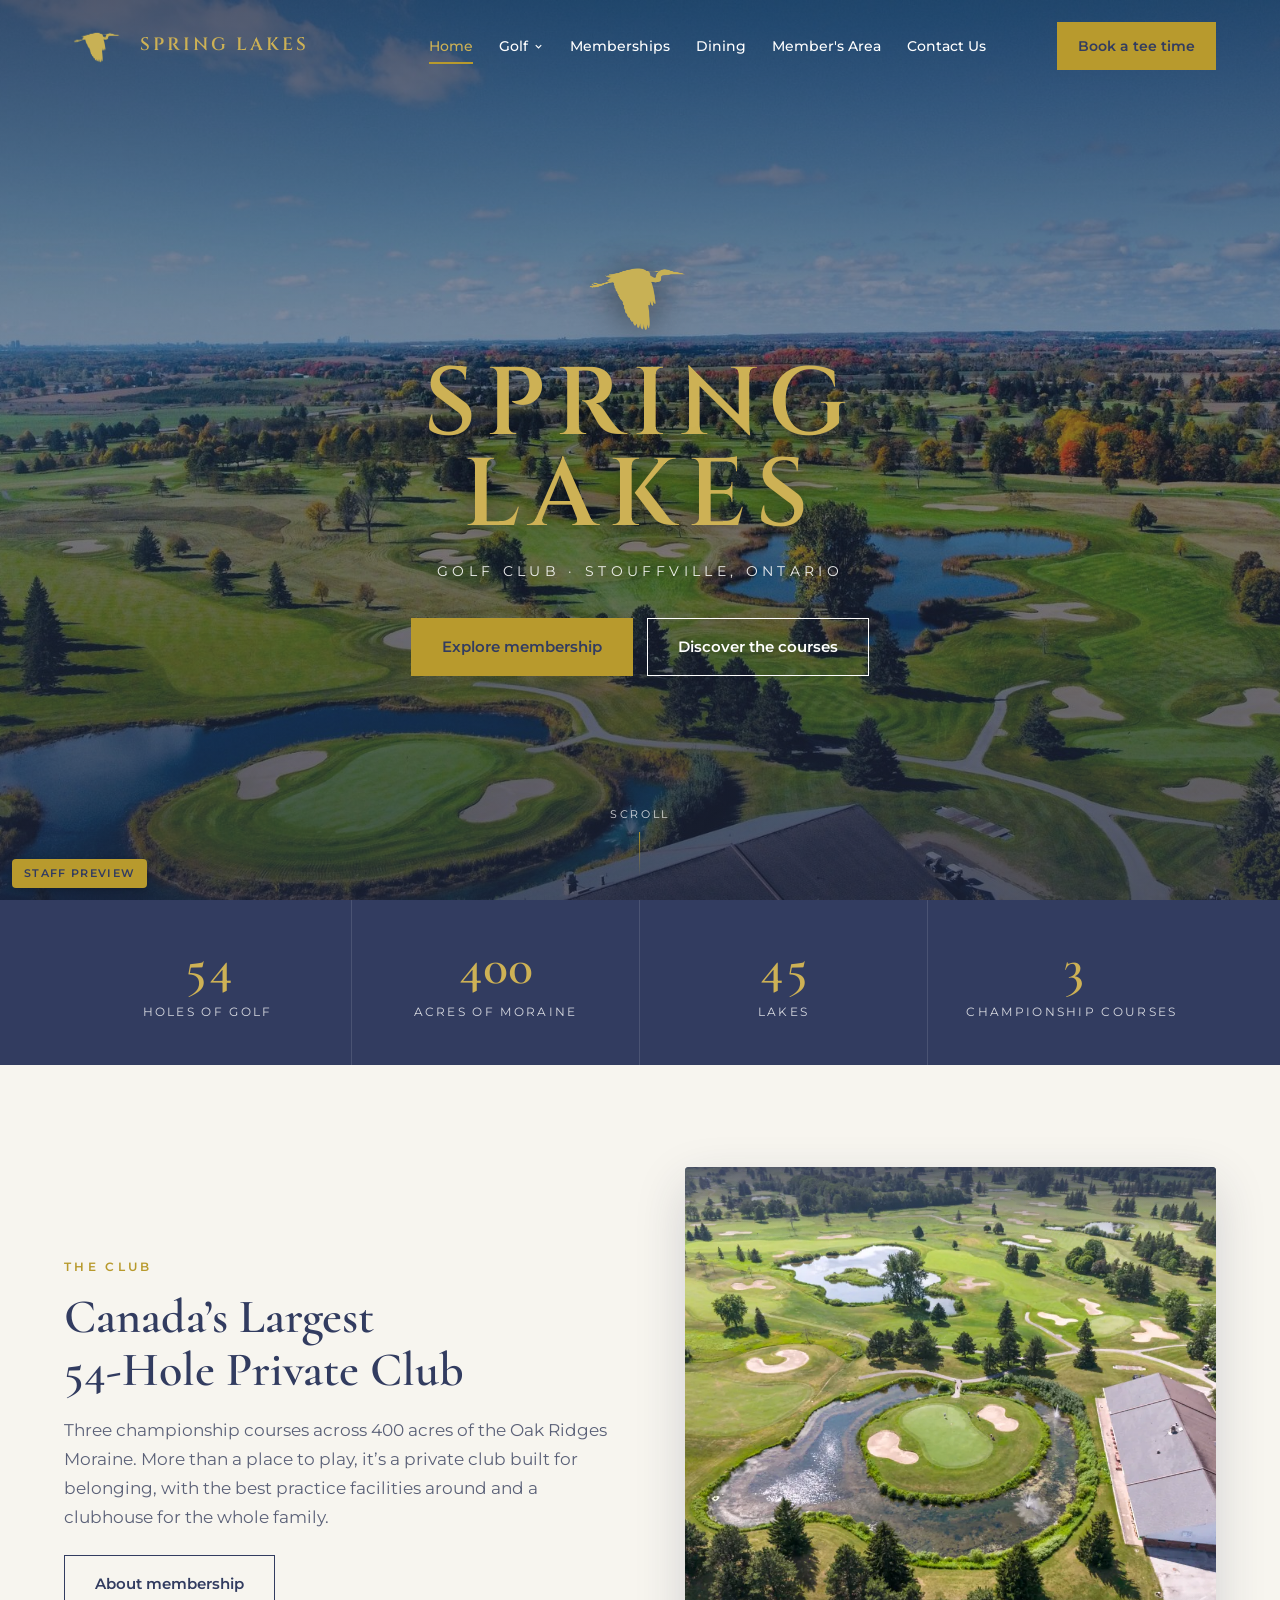
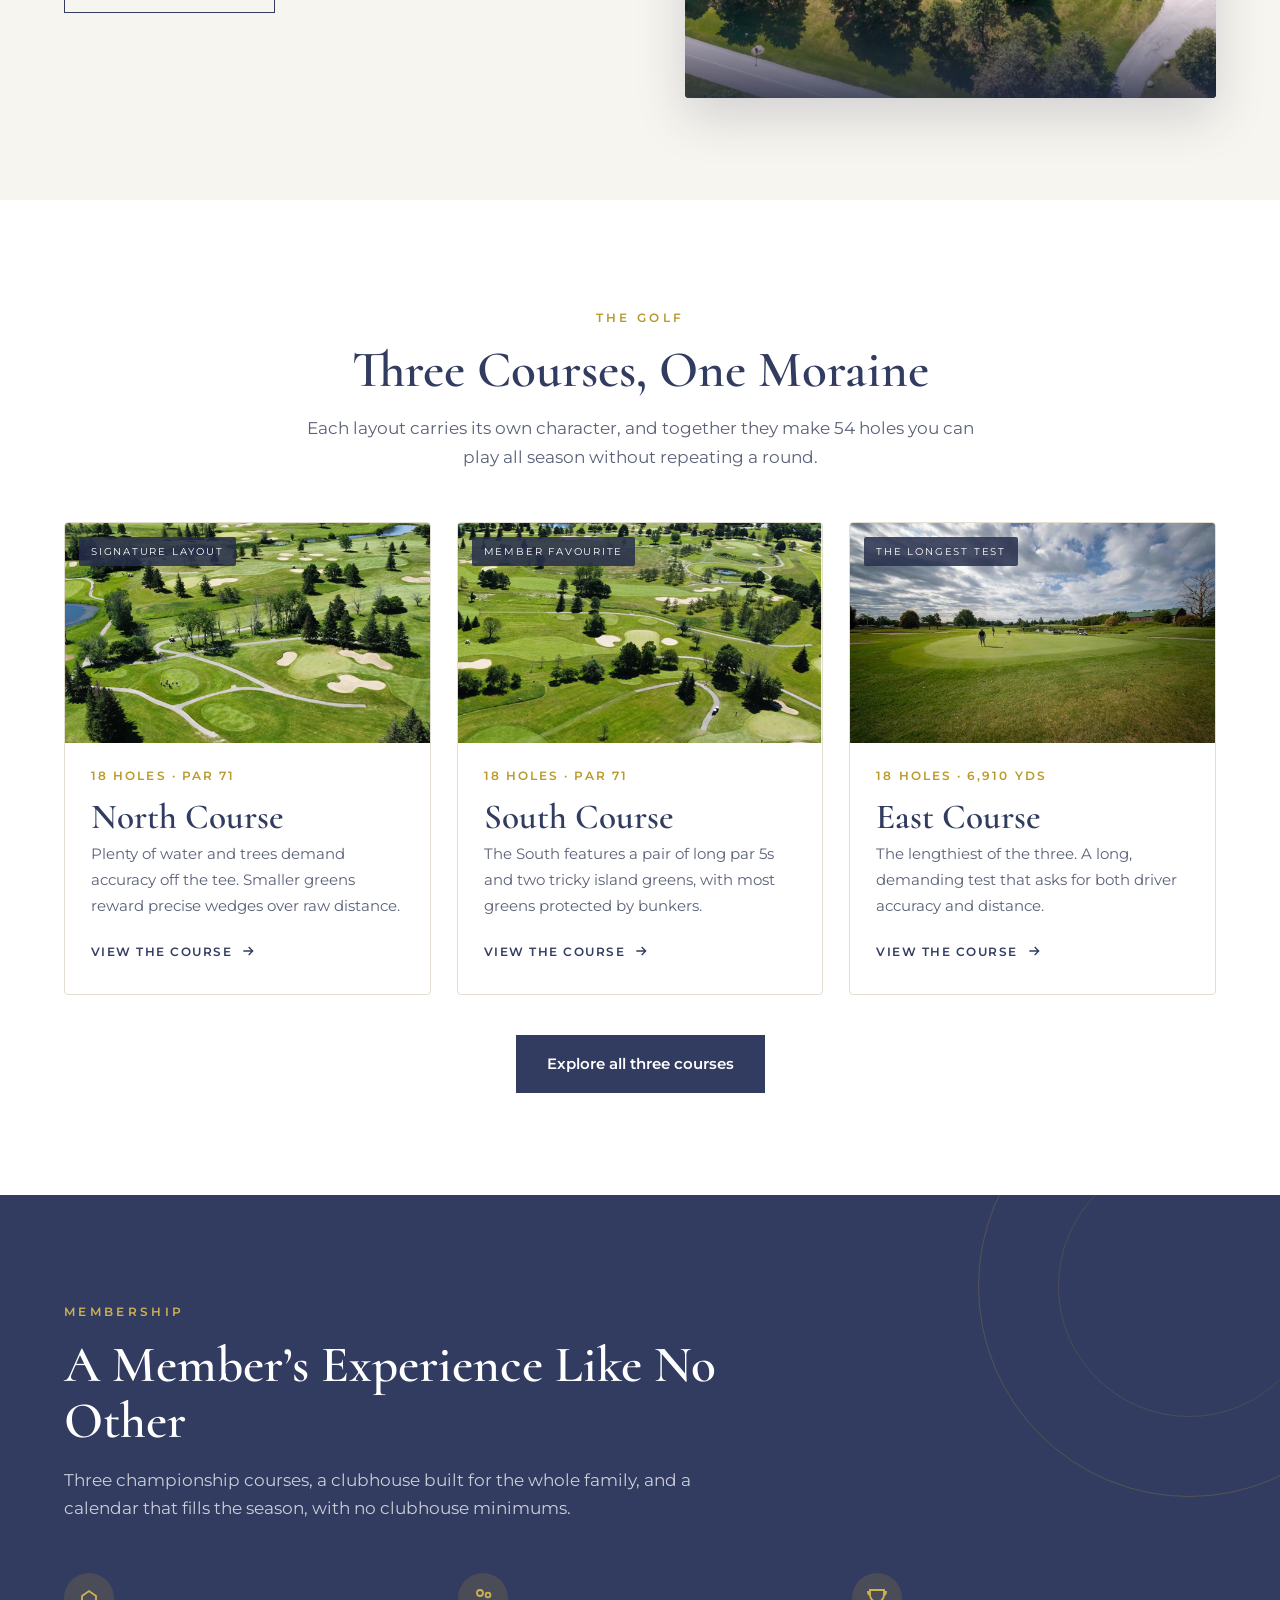
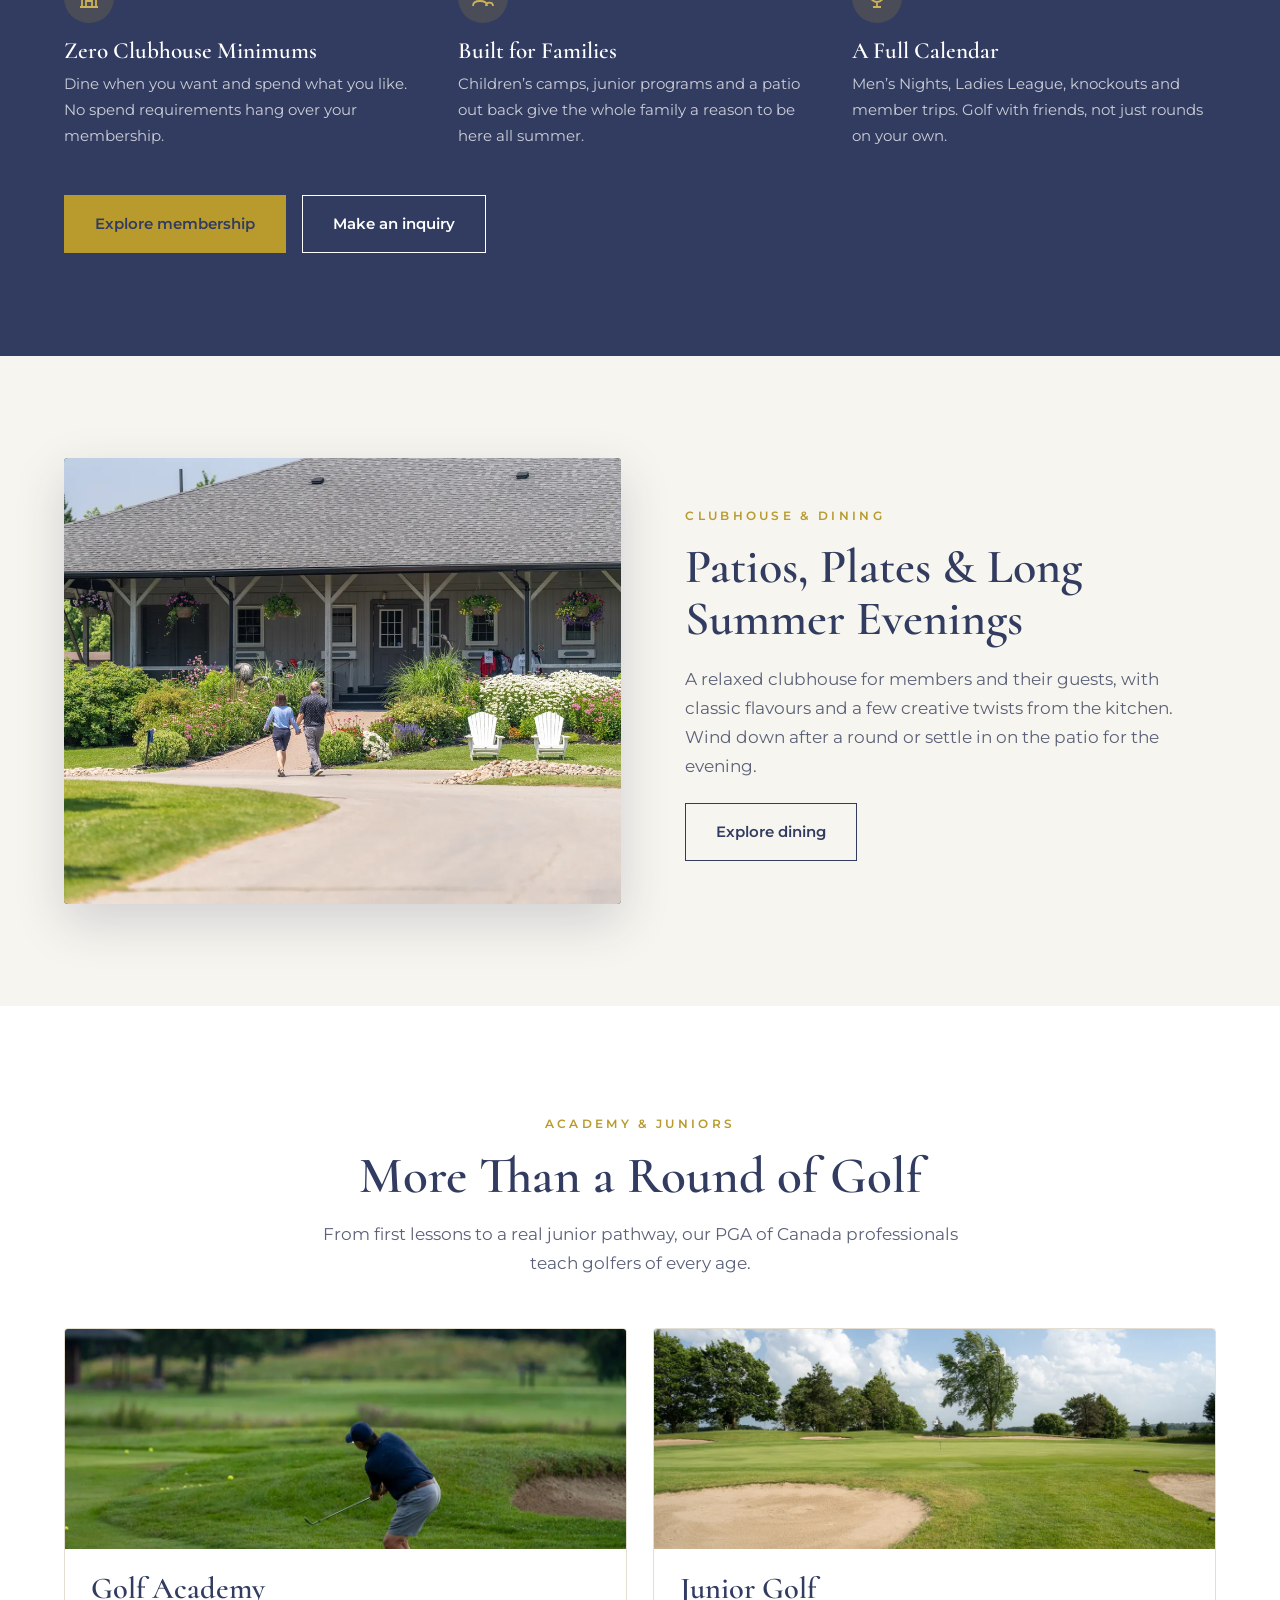
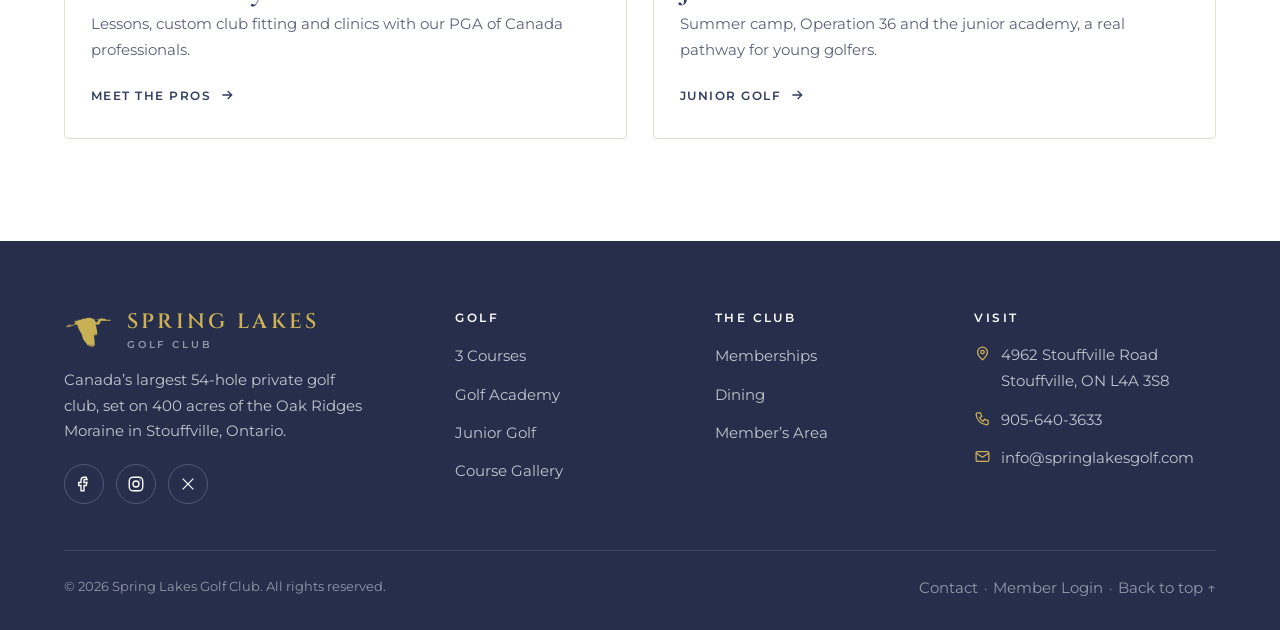
==== index.html @ 4656ce4e "Merge claude/soft-launch-switch: one LAUNCH setting builds the soft or full form Soft is the default" ====
<!doctype html><html lang="en"><head><link rel="icon" type="image/png" href="assets/img/heron-flying-icon-64.png"><link rel="apple-touch-icon" href="assets/img/heron-flying-touch.png"><meta name="robots" content="noindex,nofollow"><style>.preview-pill{position:fixed;left:12px;bottom:12px;z-index:9999;background:#B89A2D;color:#323C60;font:600 11px/1 Montserrat,sans-serif;letter-spacing:.12em;text-transform:uppercase;padding:9px 12px;border-radius:4px;box-shadow:0 2px 10px rgba(0,0,0,.25)}.preview-note{background:#f6f1e3;border-left:3px solid #B89A2D;padding:12px 16px;margin:0 0 24px;font-size:.92rem;color:#323C60}</style><meta charset="utf-8"><meta name="viewport" content="width=device-width, initial-scale=1"><title>Spring Lakes Golf Club | Canada’s Largest 54-Hole Private Club</title><meta name="description" content="Spring Lakes Golf Club: 54 holes across 400 acres of the Oak Ridges Moraine in Stouffville, Ontario. Three championship courses, 45 lakes, zero clubhouse minimums."><link rel="stylesheet" href="assets/css/style.css"></head><body><a href="#main" class="btn btn-gold" style="position:absolute;left:-9999px;top:0;z-index:999" onfocus="this.style.left='8px'" onblur="this.style.left='-9999px'">Skip to content</a><header class="header" id="header"><div class="container nav"><a class="brand" href="./" aria-label="Spring Lakes Golf Club home"><img class="heron" src="assets/img/heron-gold.png" alt=""><span class="wordmark">Spring Lakes</span></a><nav aria-label="Primary"><ul class="nav-links"><li><a href="./" aria-current="page">Home</a></li><li class="has-sub"><a href="golf/">Golf <svg width="11" height="11" viewBox="0 0 24 24" fill="none" stroke="currentColor" stroke-width="2.5"><path d="M6 9l6 6 6-6"/></svg></a><ul class="submenu"><li><a href="golf/">3 Courses<svg class="sub-arrow" width="14" height="10" viewBox="0 0 16 10" fill="none" stroke="currentColor" stroke-width="1.5" aria-hidden="true"><path d="M0 5h14M10 1l4 4-4 4"/></svg></a></li><li><a href="golf-academy/">Golf Academy<svg class="sub-arrow" width="14" height="10" viewBox="0 0 16 10" fill="none" stroke="currentColor" stroke-width="1.5" aria-hidden="true"><path d="M0 5h14M10 1l4 4-4 4"/></svg></a></li><li><a href="golf-camps/">Junior Golf<svg class="sub-arrow" width="14" height="10" viewBox="0 0 16 10" fill="none" stroke="currentColor" stroke-width="1.5" aria-hidden="true"><path d="M0 5h14M10 1l4 4-4 4"/></svg></a></li><li><a href="course-gallery/">Course Gallery<svg class="sub-arrow" width="14" height="10" viewBox="0 0 16 10" fill="none" stroke="currentColor" stroke-width="1.5" aria-hidden="true"><path d="M0 5h14M10 1l4 4-4 4"/></svg></a></li></ul></li><li><a href="memberships/">Memberships</a></li><li><a href="food-beverage/">Dining</a></li><li><a href="members/">Member's Area</a></li><li><a href="contact-us/">Contact Us</a></li></ul></nav><div class="nav-cta"><a class="btn btn-gold" href="members/#book">Book a tee time</a><button class="btn menu-toggle" id="menuToggle" aria-label="Open menu" aria-expanded="false"><svg width="26" height="26" viewBox="0 0 24 24" fill="none" stroke-width="2"><path d="M3 6h18M3 12h18M3 18h18"/></svg></button></div></div></header><div class="drawer" id="drawer" aria-hidden="true"><div class="drawer-top"><span class="wordmark">Spring Lakes</span><button class="drawer-close" id="drawerClose" aria-label="Close menu"><svg width="26" height="26" viewBox="0 0 24 24" fill="none" stroke-width="2"><path d="M6 6l12 12M18 6L6 18"/></svg></button></div><a href="./">Home</a><a href="golf/">Golf</a><a class="sub" href="golf/">3 Courses</a><a class="sub" href="golf-academy/">Golf Academy</a><a class="sub" href="golf-camps/">Junior Golf</a><a class="sub" href="course-gallery/">Course Gallery</a><a href="memberships/">Memberships</a><a href="food-beverage/">Dining</a><a href="members/">Member's Area</a><a href="contact-us/">Contact Us</a><a class="btn btn-gold" href="members/#book">Book a tee time</a></div><section class="hero" id="top"><div class="hero-bg"><img src="assets/img/hero-aerial.jpg" alt="Spring Lakes from the air in autumn, with the island green, ponds and fairways" data-photo="home:hero-aerial" style="--pos:50% 45%;--pos-m:30% 50%" fetchpriority="high"></div><div class="hero-scrim"></div><div class="container hero-inner hero-simple"><img class="hero-mark reveal in" src="assets/img/heron-gold.png" alt=""><div class="hero-title reveal in d1">Spring Lakes</div><div class="hero-place reveal in d2">Golf Club · Stouffville, Ontario</div><div class="hero-cta reveal in d3" style="justify-content:center;margin-top:2.2rem"><a class="btn btn-gold" href="memberships/">Explore membership</a><a class="btn btn-ghost" href="golf/">Discover the courses</a></div></div><div class="scroll-cue" aria-hidden="true">Scroll<span></span></div></section><div class="stats"><div class="container"><div class="stat reveal"><div class="num">54</div><div class="label">Holes of Golf</div></div><div class="stat reveal d1"><div class="num">400</div><div class="label">Acres of Moraine</div></div><div class="stat reveal d2"><div class="num">45</div><div class="label">Lakes</div></div><div class="stat reveal d3"><div class="num">3</div><div class="label">Championship Courses</div></div></div></div><main id="main"><section class="bg-cream"><div class="container split"><div><span class="eyebrow reveal">The Club</span><h2 class="reveal d1" style="font-size:clamp(2rem,4vw,3rem);margin-bottom:1.2rem">Canada’s Largest<br>54-Hole Private Club</h2><p class="reveal d2" style="color:var(--muted);font-size:1.06rem">Three championship courses across 400 acres of the Oak Ridges Moraine. More than a place to play, it’s a private club built for belonging, with the best practice facilities around and a clubhouse for the whole family.</p><div class="reveal d3" style="margin-top:1.5rem"><a class="btn btn-ghost-navy" href="memberships/">About membership</a></div></div><div class="figure-wrap reveal d2"><div class="figure-frame ratio-45 about-video"><img src="assets/img/sl26-island-green-m.webp" alt="The island green beside the clubhouse, seen from the air" data-photo="home:g18" style="--pos:50% 55%;--pos-m:50% 55%" loading="lazy" decoding="async"></div></div></div></section><section><div class="container"><div class="section-head center"><span class="eyebrow reveal">The Golf</span><h2 class="reveal d1">Three Courses, One Moraine</h2><p class="reveal d2">Each layout carries its own character, and together they make 54 holes you can play all season without repeating a round.</p></div><div class="card-grid"><article class="course-card reveal"><div class="course-art"><span class="course-tag">Signature Layout</span><img src="assets/img/course-north.webp" alt="North Course at Spring Lakes"></div><div class="course-body"><div class="holes">18 Holes · Par 71</div><h3 class="script">North Course</h3><p>Plenty of water and trees demand accuracy off the tee. Smaller greens reward precise wedges over raw distance.</p><a class="link-arrow" href="golf/">View the course <svg width="16" height="16" viewBox="0 0 24 24" fill="none" stroke="currentColor" stroke-width="2"><path d="M5 12h14M13 6l6 6-6 6"/></svg></a></div></article><article class="course-card reveal d1"><div class="course-art"><span class="course-tag">Member Favourite</span><img src="assets/img/course-south.webp" alt="South Course at Spring Lakes"></div><div class="course-body"><div class="holes">18 Holes · Par 71</div><h3 class="script">South Course</h3><p>The South features a pair of long par 5s and two tricky island greens, with most greens protected by bunkers.</p><a class="link-arrow" href="golf/">View the course <svg width="16" height="16" viewBox="0 0 24 24" fill="none" stroke="currentColor" stroke-width="2"><path d="M5 12h14M13 6l6 6-6 6"/></svg></a></div></article><article class="course-card reveal d2"><div class="course-art"><span class="course-tag">The Longest Test</span><img src="assets/img/sl26-green-big-sky-m.webp" alt="A green on the East Course under a big summer sky" data-photo="home:course-east" style="--pos:50% 70%;--pos-m:50% 70%" loading="lazy" decoding="async"></div><div class="course-body"><div class="holes">18 Holes · 6,910 yds</div><h3 class="script">East Course</h3><p>The lengthiest of the three. A long, demanding test that asks for both driver accuracy and distance.</p><a class="link-arrow" href="golf/">View the course <svg width="16" height="16" viewBox="0 0 24 24" fill="none" stroke="currentColor" stroke-width="2"><path d="M5 12h14M13 6l6 6-6 6"/></svg></a></div></article></div><div class="center" style="margin-top:40px"><a class="btn btn-navy reveal" href="golf/">Explore all three courses</a></div></div></section><section class="on-navy rings"><div class="container"><div class="section-head"><span class="eyebrow">Membership</span><h2 class="reveal d1">A Member’s Experience Like No Other</h2><p class="reveal d2">Three championship courses, a clubhouse built for the whole family, and a calendar that fills the season, with no clubhouse minimums.</p></div><div class="perks"><div class="perk reveal"><div class="ic"><svg width="24" height="24" viewBox="0 0 24 24" fill="none" stroke-width="1.8"><path d="M3 21h18M5 21V10l7-5 7 5v11M9 21v-6h6v6"/></svg></div><h3>Zero Clubhouse Minimums</h3><p>Dine when you want and spend what you like. No spend requirements hang over your membership.</p></div><div class="perk reveal d1"><div class="ic"><svg width="24" height="24" viewBox="0 0 24 24" fill="none" stroke-width="1.8"><circle cx="9" cy="7" r="3"/><circle cx="17" cy="9" r="2.4"/><path d="M2 20c0-3.3 3-5 7-5s7 1.7 7 5M15 20c0-2 1-3.4 3.5-3.4S22 18 22 20"/></svg></div><h3>Built for Families</h3><p>Children’s camps, junior programs and a patio out back give the whole family a reason to be here all summer.</p></div><div class="perk reveal d2"><div class="ic"><svg width="24" height="24" viewBox="0 0 24 24" fill="none" stroke-width="1.8"><path d="M8 21h8M12 17v4M5 4h14v5a7 7 0 01-14 0zM5 6H3a3 3 0 003 3M19 6h2a3 3 0 01-3 3"/></svg></div><h3>A Full Calendar</h3><p>Men’s Nights, Ladies League, knockouts and member trips. Golf with friends, not just rounds on your own.</p></div></div><div style="display:flex;gap:16px;flex-wrap:wrap;margin-top:46px;position:relative;z-index:2"><a class="btn btn-gold" href="memberships/">Explore membership</a><a class="btn btn-ghost" href="memberships/#inquire">Make an inquiry</a></div></div></section><section class="bg-cream dining"><div class="container split"><div class="figure-wrap reveal"><div class="figure-frame ratio-54"><img src="assets/img/sl26-clubhouse-path-m.webp" alt="A couple walking up the garden path to the clubhouse veranda" data-photo="home:g25" style="--pos:45% 40%;--pos-m:45% 40%" loading="lazy" decoding="async"></div></div><div><span class="eyebrow reveal">Clubhouse &amp; Dining</span><h2 class="reveal d1" style="font-size:clamp(2rem,4vw,3rem);margin-bottom:1.2rem">Patios, Plates &amp; Long Summer Evenings</h2><p class="reveal d2" style="color:var(--muted);font-size:1.06rem">A relaxed clubhouse for members and their guests, with classic flavours and a few creative twists from the kitchen. Wind down after a round or settle in on the patio for the evening.</p><div class="reveal d3" style="margin-top:1.4rem"><a class="btn btn-ghost-navy" href="food-beverage/">Explore dining</a></div></div></div></section><section><div class="container"><div class="section-head center"><span class="eyebrow reveal">Academy &amp; Juniors</span><h2 class="reveal d1">More Than a Round of Golf</h2><p class="reveal d2">From first lessons to a real junior pathway, our PGA of Canada professionals teach golfers of every age.</p></div><div class="card-grid two"><article class="course-card reveal"><div class="course-art"><img src="assets/img/sl26-chip-shot-m.webp" alt="A golfer chipping onto a green" data-photo="home:g05" style="--pos:60% 45%;--pos-m:60% 45%" loading="lazy" decoding="async"></div><div class="course-body"><h3 class="script" style="font-size:1.9rem">Golf Academy</h3><p>Lessons, custom club fitting and clinics with our PGA of Canada professionals.</p><a class="link-arrow" href="golf-academy/">Meet the Pros <svg width="16" height="16" viewBox="0 0 24 24" fill="none" stroke="currentColor" stroke-width="2"><path d="M5 12h14M13 6l6 6-6 6"/></svg></a></div></article><article class="course-card reveal d1"><div class="course-art"><img src="assets/img/sl26-bunker-blue-sky-m.webp" alt="A bunker and fairway under a blue summer sky" data-photo="home:g26" style="--pos:50% 55%;--pos-m:50% 55%" loading="lazy" decoding="async"></div><div class="course-body"><h3 class="script" style="font-size:1.9rem">Junior Golf</h3><p>Summer camp, Operation 36 and the junior academy, a real pathway for young golfers.</p><a class="link-arrow" href="golf-camps/">Junior golf <svg width="16" height="16" viewBox="0 0 24 24" fill="none" stroke="currentColor" stroke-width="2"><path d="M5 12h14M13 6l6 6-6 6"/></svg></a></div></article></div></div></section></main><footer class="footer"><div class="container"><div class="footer-grid"><div class="f-brand"><div class="f-lock"><img class="heron" src="assets/img/heron-gold.png" alt=""><span class="wordmark">Spring Lakes<span class="wordmark-sub">Golf Club</span></span></div><p>Canada’s largest 54-hole private golf club, set on 400 acres of the Oak Ridges Moraine in Stouffville, Ontario.</p><div class="socials"><a href="https://www.facebook.com/SpringLakesGC/" target="_blank" rel="noopener" aria-label="Facebook"><svg width="18" height="18" viewBox="0 0 24 24" fill="none" stroke-width="1.8"><path d="M15 3h-3a4 4 0 00-4 4v3H5v4h3v7h4v-7h3l1-4h-4V7a1 1 0 011-1h3z"/></svg></a><a href="https://www.instagram.com/springlakesgolfclub/" target="_blank" rel="noopener" aria-label="Instagram"><svg width="18" height="18" viewBox="0 0 24 24" fill="none" stroke-width="1.8"><rect x="3" y="3" width="18" height="18" rx="5"/><circle cx="12" cy="12" r="4"/><circle cx="17.5" cy="6.5" r="1" fill="currentColor" stroke="none"/></svg></a><a href="https://twitter.com/springlakesgc" target="_blank" rel="noopener" aria-label="X"><svg width="16" height="16" viewBox="0 0 24 24" fill="none" stroke-width="1.8"><path d="M4 4l16 16M20 4L4 20"/></svg></a></div></div><div><h4>Golf</h4><ul><li><a href="golf/">3 Courses</a></li><li><a href="golf-academy/">Golf Academy</a></li><li><a href="golf-camps/">Junior Golf</a></li><li><a href="course-gallery/">Course Gallery</a></li></ul></div><div><h4>The Club</h4><ul><li><a href="memberships/">Memberships</a></li><li><a href="food-beverage/">Dining</a></li><li><a href="members/">Member’s Area</a></li></ul></div><div><h4>Visit</h4><div class="contact-line"><svg width="17" height="17" viewBox="0 0 24 24" fill="none" stroke-width="1.8"><path d="M12 21s-7-6.2-7-11a7 7 0 1114 0c0 4.8-7 11-7 11z"/><circle cx="12" cy="10" r="2.5"/></svg><a href="https://maps.app.goo.gl/oUrsJTPRRTtUL7pr9" target="_blank" rel="noopener">4962 Stouffville Road<br>Stouffville, ON L4A 3S8</a></div><div class="contact-line"><svg width="17" height="17" viewBox="0 0 24 24" fill="none" stroke-width="1.8"><path d="M5 4h4l2 5-3 2a12 12 0 005 5l2-3 5 2v4a2 2 0 01-2 2A16 16 0 013 6a2 2 0 012-2z"/></svg><a href="tel:9056403633">905-640-3633</a></div><div class="contact-line"><svg width="17" height="17" viewBox="0 0 24 24" fill="none" stroke-width="1.8"><rect x="3" y="5" width="18" height="14" rx="2"/><path d="M3 7l9 6 9-6"/></svg><a href="mailto:info@springlakesgolf.com">info@springlakesgolf.com</a></div></div></div><div class="footer-bottom"><span>© 2026 Spring Lakes Golf Club. All rights reserved.</span><span><a href="contact-us/">Contact</a> &nbsp;·&nbsp; <a href="members/">Member Login</a> &nbsp;·&nbsp; <a href="#top">Back to top ↑</a></span></div></div></footer><script src="assets/js/site.js"></script><div class="preview-pill" aria-hidden="true">Staff preview</div><script src="assets/js/edit-mode.js" defer></script></body></html>
---- assets/css/style.css ----
@import url('https://fonts.googleapis.com/css2?family=Cinzel:wght@400;500;600&family=Cormorant:wght@400;500;600;700&family=Montserrat:wght@300;400;500;600;700&display=swap');
:root{
  --navy:#323C60;--navy-deep:#262e4c;--gold:#B89A2D;--gold-soft:#cdb155;
  --white:#fff;--cream:#f7f5ef;--cream-2:#efece2;--line:#e3ded1;--ink:#222639;--muted:#5b6178;
  --serif:'Cormorant',Georgia,serif;--sans:'Montserrat',-apple-system,BlinkMacSystemFont,'Segoe UI',Roboto,Arial,sans-serif;--display:'Cinzel',Georgia,serif;
  --container:1200px;--radius:4px;--shadow-md:0 18px 50px rgba(38,46,76,.18);--shadow-sm:0 6px 22px rgba(38,46,76,.08);--ease:cubic-bezier(.2,.7,.2,1);
}
*{box-sizing:border-box}
html{scroll-behavior:smooth}
body{margin:0;font-family:var(--sans);color:var(--ink);background:var(--white);font-size:16px;line-height:1.7;-webkit-font-smoothing:antialiased;overflow-x:hidden}
h1,h2,h3,h4{font-family:var(--serif);font-weight:600;line-height:1.1;color:var(--navy);margin:0}
p{margin:0 0 1rem}
a{color:inherit;text-decoration:none}
img{max-width:100%;display:block}
.container{max-width:var(--container);margin:0 auto;padding:0 24px}
.narrow{max-width:880px}
.eyebrow{font-family:var(--sans);font-size:.74rem;font-weight:600;letter-spacing:.28em;text-transform:uppercase;color:var(--gold);margin:0 0 .9rem;display:inline-block}
.script{font-family:var(--serif);color:var(--navy);line-height:1.08;font-weight:600}
.center{text-align:center}
.btn{display:inline-flex;align-items:center;gap:.6rem;cursor:pointer;font-family:var(--sans);font-weight:600;font-size:.82rem;letter-spacing:.12em;text-transform:uppercase;padding:15px 30px;border-radius:var(--radius);border:1.5px solid transparent;transition:background .25s var(--ease),color .25s,border-color .25s,transform .2s;min-height:48px}
.btn:focus-visible{outline:3px solid var(--gold-soft);outline-offset:3px}
.btn-gold{background:var(--gold);color:var(--navy)}
.btn-gold:hover{background:#c9aa33;transform:translateY(-2px)}
.btn-navy{background:var(--navy);color:#fff}.btn-navy:hover{background:var(--navy-deep);transform:translateY(-2px)}
.btn-ghost{background:rgba(255,255,255,.06);color:#fff;border-color:rgba(255,255,255,.55)}.btn-ghost:hover{background:rgba(255,255,255,.16);border-color:#fff}
.btn-ghost-navy{background:transparent;color:var(--navy);border-color:rgba(50,60,96,.4)}.btn-ghost-navy:hover{background:var(--navy);color:#fff;border-color:var(--navy)}

/* Header */
.header{position:fixed;inset:0 0 auto 0;z-index:100;transition:background .35s var(--ease),box-shadow .35s,padding .35s;padding:22px 0}
.header.solid,.header.scrolled{background:rgba(38,46,76,.97);box-shadow:0 6px 30px rgba(0,0,0,.18);padding:10px 0;backdrop-filter:blur(8px)}
.nav{display:flex;align-items:center;justify-content:space-between;gap:18px}
.brand{display:flex;align-items:center;gap:16px;margin-right:48px;padding-left:8px}
.brand .heron{height:40px;width:auto}
.brand .wordmark{font-family:var(--display);color:var(--gold-soft);font-size:1.12rem;font-weight:600;letter-spacing:.17em;text-transform:uppercase;line-height:1;white-space:nowrap}
.nav-links{display:flex;align-items:center;gap:26px;list-style:none;margin:0;padding:0}
.nav-links>li{position:relative}
.nav-links>li>a{color:#fff;font-size:.79rem;font-weight:500;letter-spacing:.08em;text-transform:uppercase;padding:8px 0;display:inline-flex;align-items:center;gap:5px;position:relative}
.nav-links>li>a::after{content:"";position:absolute;left:0;bottom:2px;height:2px;width:0;background:var(--gold);transition:width .28s var(--ease)}
.nav-links>li>a:hover,.nav-links>li>a[aria-current]{color:var(--gold-soft)}
.nav-links>li>a:hover::after,.nav-links>li>a[aria-current]::after{width:100%}
.nav-links a:focus-visible{outline:2px solid var(--gold);outline-offset:4px;border-radius:2px}
.submenu{position:absolute;top:100%;left:-16px;background:rgba(38,46,76,.99);min-width:210px;border:1px solid rgba(184,154,45,.25);border-radius:var(--radius);padding:8px 0;opacity:0;visibility:hidden;transform:translateY(8px);transition:opacity .22s var(--ease),transform .22s,visibility .22s;box-shadow:var(--shadow-md);list-style:none;margin:6px 0 0}
.has-sub:hover .submenu,.has-sub:focus-within .submenu{opacity:1;visibility:visible;transform:none}
.submenu li a{display:block;padding:10px 20px;color:rgba(255,255,255,.85);font-size:.78rem;letter-spacing:.05em;text-transform:uppercase;transition:background .2s,color .2s}
.submenu li a:hover{background:rgba(184,154,45,.15);color:var(--gold-soft)}
.nav-cta{display:flex;align-items:center;gap:12px}
.nav-cta .btn{padding:10px 20px;min-height:40px;white-space:nowrap}
.menu-toggle{display:none;background:none;border:0;cursor:pointer;padding:8px;width:44px;height:44px;align-items:center;justify-content:center}
.menu-toggle svg{stroke:#fff}

/* Hero (home) */
.hero{position:relative;min-height:100svh;min-height:100vh;display:flex;align-items:center;overflow:hidden;background:#1f2740}
.hero-bg{position:absolute;inset:0;z-index:0}
.hero-bg img{width:100%;height:100%;object-fit:cover;object-position:center 45%}
.hero-scrim{position:absolute;inset:0;z-index:1;background:linear-gradient(180deg,rgba(31,39,64,.74) 0%,rgba(31,39,64,.42) 45%,rgba(31,39,64,.7) 100%)}
.hero-inner{position:relative;z-index:2;padding-top:90px;padding-bottom:60px;max-width:860px}
.hero-eyebrow{display:inline-flex;align-items:center;color:var(--gold-soft);font-size:.78rem;font-weight:600;letter-spacing:.24em;text-transform:uppercase;margin-bottom:1.1rem;text-shadow:0 1px 12px rgba(0,0,0,.4)}.hero-eyebrow::before{content:'';width:42px;height:1px;background:var(--gold-soft);margin-right:16px}
.hero h1{color:#fff;font-size:clamp(2.5rem,6.4vw,5.1rem);font-weight:600;text-shadow:0 2px 36px rgba(0,0,0,.45)}
.hero h1 em{font-style:normal;color:var(--gold-soft)}
.hero p.lead{color:rgba(255,255,255,.92);font-size:clamp(1.02rem,1.6vw,1.22rem);max-width:580px;margin:1.4rem 0 2rem;font-weight:300}
.hero-cta{display:flex;flex-wrap:wrap;gap:14px}
.scroll-cue{position:absolute;left:50%;bottom:24px;transform:translateX(-50%);z-index:2;color:rgba(255,255,255,.8);display:flex;flex-direction:column;align-items:center;gap:8px;font-size:.66rem;letter-spacing:.25em;text-transform:uppercase}
.scroll-cue span{width:1px;height:44px;background:linear-gradient(var(--gold),transparent);animation:cue 2.2s var(--ease) infinite}
@keyframes cue{0%{opacity:.2;transform:scaleY(.3);transform-origin:top}50%{opacity:1;transform:scaleY(1);transform-origin:top}100%{opacity:.2;transform:scaleY(.3);transform-origin:bottom}}

/* Page hero (interior) */
.page-hero{position:relative;min-height:54vh;display:flex;align-items:flex-end;overflow:hidden;background:#1f2740;padding-bottom:54px}
.page-hero .ph-bg{position:absolute;inset:0;z-index:0}
.page-hero .ph-bg img{width:100%;height:100%;object-fit:cover;object-position:center}
.page-hero::after{content:"";position:absolute;inset:0;z-index:1;background:linear-gradient(180deg,rgba(31,39,64,.55) 0%,rgba(31,39,64,.35) 45%,rgba(31,39,64,.82) 100%)}
.page-hero .container{position:relative;z-index:2;padding-top:120px}
.page-hero h1{color:#fff;font-size:clamp(2.4rem,5.5vw,4rem);text-shadow:0 2px 30px rgba(0,0,0,.4)}
.page-hero .script{color:var(--gold-soft);font-size:clamp(2rem,5vw,3.2rem);display:block}
.breadcrumb{color:rgba(255,255,255,.7);font-size:.74rem;letter-spacing:.18em;text-transform:uppercase;margin-top:14px}
.breadcrumb a:hover{color:var(--gold-soft)}

section{padding:clamp(60px,8vw,108px) 0}
.section-head{max-width:680px;margin-bottom:50px}
.section-head.center{margin-left:auto;margin-right:auto}
.section-head h2{font-size:clamp(2.1rem,4.4vw,3.2rem)}
.section-head p{color:var(--muted);font-size:1.06rem;margin-top:1rem}
.bg-cream{background:var(--cream)}
.lead-text{font-size:1.18rem;color:var(--muted);max-width:760px}
.prose p{color:var(--muted);font-size:1.06rem}

/* Stats */
.stats{background:var(--navy);color:#fff}
.stats .container{display:grid;grid-template-columns:repeat(4,1fr)}
.stat{padding:42px 18px;text-align:center;border-right:1px solid rgba(255,255,255,.12)}
.stat:last-child{border-right:0}
.stat .num{font-family:var(--serif);font-size:clamp(2.4rem,4vw,3.4rem);font-weight:600;color:var(--gold-soft);line-height:1;font-variant-numeric:tabular-nums}
.stat .label{font-size:.72rem;letter-spacing:.2em;text-transform:uppercase;color:rgba(255,255,255,.8);margin-top:10px}

/* Split */
.split{display:grid;grid-template-columns:1.05fr 1fr;gap:clamp(32px,5vw,72px);align-items:center}
.figure-frame{border-radius:var(--radius);overflow:hidden;box-shadow:var(--shadow-md);background:#1f2740}
.figure-frame img{width:100%;height:100%;object-fit:cover}
.ratio-45{aspect-ratio:4/5}.ratio-54{aspect-ratio:5/4}.ratio-32{aspect-ratio:3/2}
.figure-wrap{position:relative}
.badge{position:absolute;left:-22px;bottom:-22px;background:var(--gold);color:var(--navy);padding:20px 24px;border-radius:var(--radius);box-shadow:var(--shadow-md);max-width:210px}
.badge .b-num{font-family:var(--serif);font-size:2.3rem;font-weight:700;line-height:1}
.badge .b-txt{font-size:.72rem;letter-spacing:.14em;text-transform:uppercase;font-weight:600;margin-top:4px}

/* Course cards */
.card-grid{display:grid;grid-template-columns:repeat(3,1fr);gap:26px}
.card-grid.two{grid-template-columns:repeat(2,1fr)}
.course-card{background:#fff;border:1px solid var(--line);border-radius:var(--radius);overflow:hidden;transition:transform .35s var(--ease),box-shadow .35s,border-color .35s}
.course-card:hover{transform:translateY(-6px);box-shadow:var(--shadow-md);border-color:transparent}
.course-art{height:220px;position:relative;overflow:hidden}
.course-art img{width:100%;height:100%;object-fit:cover;transition:transform .6s var(--ease)}
.course-card:hover .course-art img{transform:scale(1.06)}
.course-tag{position:absolute;top:14px;left:14px;background:rgba(38,46,76,.85);color:#fff;font-size:.62rem;letter-spacing:.18em;text-transform:uppercase;padding:6px 12px;border-radius:2px;z-index:2}
.course-body{padding:24px 26px 30px}
.course-body h3{font-size:2.2rem;margin-bottom:.3rem}
.course-body .holes{font-size:.72rem;letter-spacing:.18em;text-transform:uppercase;color:var(--gold);font-weight:600;margin-bottom:.7rem}
.course-body p{color:var(--muted);font-size:.96rem;margin-bottom:1.1rem}
.course-meta{display:flex;gap:18px;margin-bottom:1.1rem;flex-wrap:wrap}
.course-meta div .m-num{font-family:var(--serif);font-size:1.5rem;color:var(--navy);font-weight:600;line-height:1}
.course-meta div .m-lab{font-size:.62rem;letter-spacing:.16em;text-transform:uppercase;color:var(--muted)}
.link-arrow{font-size:.78rem;font-weight:600;letter-spacing:.12em;text-transform:uppercase;color:var(--navy);display:inline-flex;align-items:center;gap:8px}
.link-arrow svg{transition:transform .25s var(--ease)}
.course-card:hover .link-arrow svg,.link-arrow:hover svg{transform:translateX(5px)}

/* Feature list (perks) */
.perks{display:grid;grid-template-columns:repeat(3,1fr);gap:30px}
.perk .ic{width:50px;height:50px;border-radius:50%;display:flex;align-items:center;justify-content:center;margin-bottom:16px;background:rgba(184,154,45,.14)}
.perk .ic svg{stroke:var(--gold)}
.perk h3{font-size:1.45rem;margin-bottom:.4rem}
.perk p{color:var(--muted);font-size:.96rem;margin:0}
.on-navy{background:var(--navy);color:#fff;position:relative;overflow:hidden}
.on-navy h2,.on-navy h3{color:#fff}
.on-navy .perk .ic{background:rgba(184,154,45,.18)}.on-navy .perk .ic svg{stroke:var(--gold-soft)}
.on-navy .perk p,.on-navy .section-head p{color:rgba(255,255,255,.75)}
.on-navy .eyebrow{color:var(--gold-soft)}
.rings::before{content:"";position:absolute;right:-120px;top:-120px;width:420px;height:420px;border:1px solid rgba(184,154,45,.25);border-radius:50%}
.rings::after{content:"";position:absolute;right:-40px;top:-40px;width:260px;height:260px;border:1px solid rgba(184,154,45,.18);border-radius:50%}

/* Pro cards */
.pro-grid{display:grid;grid-template-columns:repeat(2,1fr);gap:30px}
.pro-card{display:flex;flex-direction:column;background:#fff;border:1px solid var(--line);border-radius:var(--radius);overflow:hidden;box-shadow:var(--shadow-sm)}
.pro-body{padding:26px 28px}
.pro-photo{width:100%;aspect-ratio:3/2;overflow:hidden;background:var(--navy)}
.pro-photo img{width:100%;height:100%;object-fit:cover;object-position:center 22%}
.pro-card h3{font-size:1.7rem;margin-bottom:.1rem}
.pro-role{font-size:.7rem;letter-spacing:.16em;text-transform:uppercase;color:var(--gold);font-weight:600;margin-bottom:.7rem}
.pro-card p{color:var(--muted);font-size:.93rem;margin:0 0 .8rem}
.pro-card .tags{display:flex;flex-wrap:wrap;gap:6px;margin-bottom:.9rem}
.tag{font-size:.66rem;letter-spacing:.06em;text-transform:uppercase;color:var(--navy);background:var(--cream-2);padding:4px 10px;border-radius:20px;font-weight:600}

/* Tier cards */
.tier-grid{display:grid;grid-template-columns:repeat(3,1fr);gap:24px}
.tier-card{background:#fff;border:1px solid var(--line);border-radius:var(--radius);padding:30px 28px;display:flex;flex-direction:column;transition:transform .3s var(--ease),box-shadow .3s}
.tier-card:hover{transform:translateY(-5px);box-shadow:var(--shadow-md)}
.tier-card.featured{border:1.5px solid var(--gold);position:relative}
.tier-card.featured::before{content:"Most Popular";position:absolute;top:-12px;left:28px;background:var(--gold);color:var(--navy);font-size:.62rem;letter-spacing:.14em;text-transform:uppercase;font-weight:700;padding:5px 12px;border-radius:20px}
.tier-card h3{font-size:1.7rem;margin-bottom:.3rem}
.tier-tagline{color:var(--gold);font-size:.72rem;letter-spacing:.14em;text-transform:uppercase;font-weight:600;margin-bottom:1rem}
.tier-card>p{color:var(--muted);font-size:.95rem}
.tier-feat{list-style:none;padding:0;margin:1rem 0 1.5rem}
.tier-feat li{display:flex;gap:10px;align-items:flex-start;padding:7px 0;font-size:.92rem;color:var(--ink);border-top:1px solid var(--line)}
.tier-feat li svg{stroke:var(--gold);flex:0 0 auto;margin-top:3px}
.tier-card .btn{margin-top:auto}

/* Gallery */
.gallery{column-count:3;column-gap:16px}
.gallery a{display:block;margin-bottom:16px;border-radius:var(--radius);overflow:hidden;break-inside:avoid;position:relative}
.gallery img{width:100%;display:block;transition:transform .5s var(--ease)}
.gallery a::after{content:"";position:absolute;inset:0;background:rgba(38,46,76,0);transition:background .3s}
.gallery a:hover img{transform:scale(1.05)}
.gallery a:hover::after{background:rgba(38,46,76,.18)}

/* Staff directory */
.staff{display:grid;grid-template-columns:repeat(2,1fr);gap:0 50px}
.staff-row{display:flex;justify-content:space-between;align-items:baseline;gap:16px;padding:18px 0;border-bottom:1px solid var(--line)}
.staff-row .s-name{font-family:var(--serif);font-size:1.35rem;color:var(--navy);font-weight:600}
.staff-row .s-role{font-size:.82rem;color:var(--muted)}
.staff-row .s-ext{font-size:.74rem;letter-spacing:.12em;text-transform:uppercase;color:var(--gold);font-weight:600;white-space:nowrap}

/* Contact / form */
.contact-grid{display:grid;grid-template-columns:1fr 1fr;gap:50px}
.field{margin-bottom:18px}
.field label{display:block;font-size:.74rem;letter-spacing:.12em;text-transform:uppercase;font-weight:600;color:var(--navy);margin-bottom:7px}
.field input,.field textarea,.field select{width:100%;padding:13px 15px;border:1px solid var(--line);border-radius:var(--radius);font-family:var(--sans);font-size:.95rem;background:#fff;color:var(--ink);min-height:48px}
.field textarea{min-height:130px;resize:vertical}
.field input:focus,.field textarea:focus,.field select:focus{outline:none;border-color:var(--gold);box-shadow:0 0 0 3px rgba(184,154,45,.18)}
.info-line{display:flex;gap:14px;margin-bottom:20px;align-items:flex-start}
.info-line .ic{width:44px;height:44px;border-radius:50%;background:var(--cream-2);display:flex;align-items:center;justify-content:center;flex:0 0 auto}
.info-line .ic svg{stroke:var(--navy)}
.info-line .t .l{font-size:.7rem;letter-spacing:.14em;text-transform:uppercase;color:var(--gold);font-weight:600}
.info-line .t .v{font-size:1.05rem;color:var(--navy);font-weight:500}
.note{font-size:.82rem;color:var(--muted);font-style:italic;margin-top:10px}

/* Password gate */
.gate{max-width:440px;margin:0 auto;background:#fff;border:1px solid var(--line);border-radius:var(--radius);padding:40px 36px;box-shadow:var(--shadow-md);text-align:center}
.gate .lock{width:58px;height:58px;border-radius:50%;background:var(--cream-2);display:flex;align-items:center;justify-content:center;margin:0 auto 18px}
.gate .lock svg{stroke:var(--navy)}

/* Hours / docs */
.hours{display:flex;gap:34px;margin:6px 0 24px;flex-wrap:wrap}
.hours div .h-label{font-size:.7rem;letter-spacing:.18em;text-transform:uppercase;color:var(--gold);font-weight:600}
.hours div .h-val{font-family:var(--serif);font-size:1.3rem;color:var(--navy);font-weight:600}
.doc-links{display:flex;gap:14px;flex-wrap:wrap;margin-top:8px}
.doc-link{display:inline-flex;align-items:center;gap:10px;border:1px solid var(--line);border-radius:var(--radius);padding:14px 20px;font-size:.82rem;font-weight:600;letter-spacing:.06em;color:var(--navy);transition:border-color .25s,background .25s}
.doc-link:hover{border-color:var(--gold);background:var(--cream)}
.doc-link svg{stroke:var(--gold)}

/* CTA band */
.cta-band{background:var(--gold);color:var(--navy)}
.cta-band .container{display:flex;align-items:center;justify-content:space-between;gap:30px;flex-wrap:wrap}
.cta-band h2{color:var(--navy);font-size:clamp(1.8rem,3.4vw,2.6rem)}
.cta-band p{color:rgba(38,46,76,.8);margin:.5rem 0 0;max-width:560px}
.cta-band.navy{background:var(--navy);color:#fff}.cta-band.navy h2{color:#fff}.cta-band.navy p{color:rgba(255,255,255,.78)}

/* Footer */
.footer{background:var(--navy-deep);color:rgba(255,255,255,.72);padding:70px 0 30px}
.footer-grid{display:grid;grid-template-columns:1.6fr 1fr 1fr 1.1fr;gap:40px;margin-bottom:46px}
.footer .f-lock{display:flex;align-items:center;gap:11px;margin-bottom:16px}
.footer .f-lock .heron{height:40px}
.footer .f-lock .wordmark{font-family:var(--display);color:var(--gold-soft);font-size:1.3rem;font-weight:600;letter-spacing:.16em;text-transform:uppercase;line-height:1.1}.footer .wordmark-sub{display:block;font-family:var(--sans);font-size:.6rem;letter-spacing:.3em;text-transform:uppercase;color:rgba(255,255,255,.5);margin-top:6px}
.footer .f-brand p{font-size:.94rem;max-width:300px}
.footer h4{color:#fff;font-family:var(--sans);font-size:.76rem;letter-spacing:.2em;text-transform:uppercase;margin:0 0 18px;font-weight:600}
.footer ul{list-style:none;margin:0;padding:0}
.footer li{margin-bottom:11px}
.footer a{font-size:.94rem;transition:color .2s}.footer a:hover{color:var(--gold-soft)}
.footer .contact-line{display:flex;gap:10px;margin-bottom:13px;font-size:.94rem;align-items:flex-start}
.footer .contact-line svg{stroke:var(--gold-soft);flex:0 0 auto;margin-top:3px}
.socials{display:flex;gap:12px;margin-top:20px}
.socials a{width:40px;height:40px;border:1px solid rgba(255,255,255,.2);border-radius:50%;display:flex;align-items:center;justify-content:center;transition:background .25s,border-color .25s}
.socials a:hover{background:var(--gold);border-color:var(--gold)}.socials a:hover svg{stroke:var(--navy)}
.socials svg{stroke:#fff;transition:stroke .25s}
.footer-bottom{border-top:1px solid rgba(255,255,255,.12);padding-top:24px;display:flex;justify-content:space-between;flex-wrap:wrap;gap:12px;font-size:.82rem;color:rgba(255,255,255,.5)}
.footer-bottom a:hover{color:var(--gold-soft)}

.reg-list{list-style:none;margin:0;padding:0}
.reg-list li{position:relative;padding:8px 0 8px 20px;font-size:.9rem;color:var(--muted);border-top:1px solid var(--line);line-height:1.55}
.reg-list li:first-child{border-top:0}
.reg-list li::before{content:"";position:absolute;left:0;top:15px;width:6px;height:6px;border-radius:50%;background:var(--gold)}
.doc-grid{display:grid;grid-template-columns:repeat(2,1fr);gap:16px}
.doc-tile{display:flex;align-items:center;gap:16px;background:#fff;border:1px solid var(--line);border-radius:var(--radius);padding:20px 22px;transition:border-color .25s,box-shadow .25s,transform .25s}
.doc-tile:hover{border-color:var(--gold);box-shadow:var(--shadow-sm);transform:translateY(-2px)}
.doc-tile .dt-ic{width:46px;height:46px;border-radius:8px;background:var(--cream-2);display:flex;align-items:center;justify-content:center;flex:0 0 auto}
.doc-tile .dt-ic svg{stroke:var(--gold)}
.doc-tile .dt-l{font-family:var(--serif);font-size:1.2rem;color:var(--navy);font-weight:600;line-height:1.1}
.doc-tile .dt-s{font-size:.78rem;color:var(--muted);margin-top:2px}
.doc-tile .dt-dl{stroke:var(--navy);margin-left:auto;flex:0 0 auto;opacity:.5}
@media(max-width:880px){.doc-grid{grid-template-columns:1fr}}
.pro-links{display:flex;flex-wrap:wrap;gap:18px;margin-top:6px}
.book-cta{margin:1.4rem 0 1rem;min-height:48px;display:flex;gap:12px;flex-wrap:wrap}
.chrono-bookingbutton{display:inline-block}.pro-extra{color:var(--muted)}
.tee-row{display:flex;flex-wrap:wrap;gap:10px 16px;margin:2px 0 18px}
.tee{font-size:.78rem;color:var(--muted);display:inline-flex;align-items:center;letter-spacing:.06em;text-transform:uppercase}
.tee::before{content:"";width:9px;height:9px;border-radius:50%;margin-right:7px;border:1px solid rgba(0,0,0,.18)}
.tee b{font-family:var(--serif);font-size:1.05rem;color:var(--navy);font-weight:600;margin-left:7px;text-transform:none}
.tee-blue::before{background:#3a4a73}.tee-white::before{background:#fff}.tee-red::before{background:#b23b3b}.tee-yellow::before{background:#d8b53a}
.about-video{position:relative}.figure-frame.about-video{aspect-ratio:1/1}.about-video video{width:100%;height:100%;object-fit:cover;object-position:center}
.about-video::after{content:"";position:absolute;left:0;right:0;bottom:0;height:20%;background:linear-gradient(to top,rgba(31,39,64,.8),rgba(31,39,64,0));pointer-events:none}
.about-video::before{content:"";position:absolute;left:0;right:0;top:0;height:14%;background:linear-gradient(to bottom,rgba(31,39,64,.7),rgba(31,39,64,0));pointer-events:none;z-index:1}
.hero-simple{text-align:center;max-width:820px;margin:0 auto}
.hero-mark{height:84px;width:auto;margin:0 auto 22px;display:block;filter:drop-shadow(0 4px 18px rgba(0,0,0,.45))}
.hero-title{font-family:var(--display);color:var(--gold-soft);font-weight:600;font-size:clamp(3rem,9vw,6rem);letter-spacing:.1em;text-transform:uppercase;line-height:.95;text-shadow:0 3px 30px rgba(0,0,0,.5)}
.hero-place{color:rgba(255,255,255,.9);letter-spacing:.32em;text-transform:uppercase;font-size:clamp(.7rem,1.1vw,.85rem);margin-top:18px;text-shadow:0 1px 12px rgba(0,0,0,.5)}
.is-clickable{cursor:pointer}
.course-card.is-static:hover{transform:none;box-shadow:none;border-color:var(--line)}
.course-card.is-static:hover .course-art img{transform:none}
.reveal{opacity:0;transform:translateY(26px);transition:opacity .7s var(--ease),transform .7s}
.reveal.in{opacity:1;transform:none}
.reveal.d1{transition-delay:.08s}.reveal.d2{transition-delay:.16s}.reveal.d3{transition-delay:.24s}

@media(max-width:1024px){.footer-grid{grid-template-columns:1fr 1fr}.perks,.tier-grid{grid-template-columns:1fr 1fr}.pro-grid{grid-template-columns:1fr}.contact-grid{grid-template-columns:1fr;gap:36px}.staff{grid-template-columns:1fr}}
@media(max-width:880px){
  .nav-links,.nav-cta .btn:not(.menu-toggle){display:none}
  .menu-toggle{display:flex}
  .stats .container{grid-template-columns:1fr 1fr}.stat:nth-child(2){border-right:0}.stat{border-bottom:1px solid rgba(255,255,255,.12)}
  .split,.dining .split{grid-template-columns:1fr;gap:46px}
  .figure-wrap{order:-1;max-width:460px}
  .card-grid,.card-grid.two,.gallery{grid-template-columns:1fr}
  .gallery{column-count:2}
  .perks,.tier-grid{grid-template-columns:1fr}
  .footer-grid{grid-template-columns:1fr}
}
@media(max-width:520px){.gallery{column-count:1}.hero-cta .btn{width:100%;justify-content:center}}

.drawer{position:fixed;inset:0;z-index:200;background:rgba(38,46,76,.99);transform:translateX(100%);transition:transform .4s var(--ease);display:flex;flex-direction:column;padding:26px 28px;overflow-y:auto}
.drawer.open{transform:none}
.drawer-top{display:flex;justify-content:space-between;align-items:center;margin-bottom:26px}
.drawer-top .wordmark{font-family:var(--display);color:var(--gold-soft);font-size:1.2rem;letter-spacing:.16em;text-transform:uppercase;font-weight:600}
.drawer a{color:#fff;font-family:var(--serif);font-size:1.5rem;padding:12px 0;border-bottom:1px solid rgba(255,255,255,.1)}
.drawer a.sub{font-size:1.1rem;padding-left:18px;color:rgba(255,255,255,.8)}
.drawer a:hover{color:var(--gold-soft)}
.drawer .btn{margin-top:20px;justify-content:center}
.drawer-close{background:none;border:0;cursor:pointer;padding:8px;width:44px;height:44px}.drawer-close svg{stroke:#fff}

@media(prefers-reduced-motion:reduce){*{animation:none!important;scroll-behavior:auto!important}.reveal{opacity:1;transform:none;transition:none}.btn:hover,.course-card:hover,.tier-card:hover,.course-card:hover .course-art img{transform:none}}

.btn.menu-toggle{padding:8px;gap:0}.menu-toggle svg{flex-shrink:0}
.hp{position:absolute;left:-9999px}

.news-band{background:#fff;padding:56px 0 48px}
.news-band h2{font-size:clamp(2rem,4vw,2.8rem);margin:0 0 1.4rem}
.news-band h3{font-size:1.35rem;margin:0 0 .8rem;color:var(--navy)}
.week-grid{display:grid;grid-template-columns:1.6fr 1fr;gap:44px;align-items:start}.week-grid.one{grid-template-columns:1fr}.week-grid>*{min-width:0}
.mc-list{list-style:none;margin:0;padding:0;border-top:1px solid var(--line)}
.mc-list li{border-bottom:1px solid var(--line)}
.mc-list a{display:flex;gap:16px;padding:12px 0;align-items:baseline;color:var(--ink)}
.mc-list a:hover .mc-title{color:var(--gold)}
.mc-date{flex:0 0 52px;font-size:.72rem;font-weight:600;letter-spacing:.12em;text-transform:uppercase;color:var(--gold)}
.mc-title{font-size:.95rem;line-height:1.45;transition:color .2s}
.mc-all{display:inline-block;margin-top:14px;font-size:.78rem;font-weight:600;letter-spacing:.12em;text-transform:uppercase;color:var(--navy);border-bottom:1px solid var(--gold)}
.news-side{background:var(--cream);padding:24px}
.news-side:not(:has(>:not([hidden]))){display:none}
#hours-wrap{margin-bottom:28px}.news-side h3{border-bottom:1px solid rgba(50,60,96,.12);padding-bottom:10px;margin-bottom:0}
.wx-row{display:grid;grid-template-columns:52px 22px 1fr auto;gap:10px;align-items:center;padding:8px 0;border-bottom:1px solid rgba(50,60,96,.12)}
.wx-name{font-size:.72rem;font-weight:600;letter-spacing:.12em;text-transform:uppercase;color:var(--gold)}
.wx-ico{width:22px;height:22px;color:var(--navy);display:block}
.wx-text{font-size:.82rem;color:var(--muted);white-space:nowrap;overflow:hidden;text-overflow:ellipsis}.wx-text em{font-style:normal;color:var(--navy)}
.wx-temp{font-size:.88rem;color:var(--muted);white-space:nowrap}.wx-temp b{color:var(--navy);font-weight:600;margin-right:4px}
.wx-src{font-size:.72rem;color:var(--muted);margin:10px 0 0}
@media(max-width:900px){.week-grid{grid-template-columns:1fr;gap:30px}}
.hr-row{display:flex;justify-content:space-between;gap:16px;padding:12px 0;border-bottom:1px solid rgba(50,60,96,.12);align-items:baseline}
.hr-what{font-size:.95rem;font-weight:600;color:var(--navy)}.hr-note{font-size:.78rem;color:var(--muted);margin-top:2px}
.hr-time{font-size:.9rem;font-weight:600;color:var(--gold);text-align:right;white-space:nowrap}
.hours-public{margin-top:30px}.hours-public .hr-list{border-top:1px solid var(--line)}
.hours-public .hr-row{border-color:var(--line)}.hours-public .hr-what{color:var(--navy);font-weight:600}
.hours-public .hr-note{color:var(--muted)}.hours-public .hr-time{color:var(--gold)}
.lf-list{list-style:none;margin:0 auto;padding:0;max-width:720px;background:#fff;border:1px solid var(--line);border-radius:var(--radius)}
.lf-item,.lf-empty{display:flex;gap:18px;align-items:baseline;padding:16px 20px;border-bottom:1px solid var(--line)}
.lf-list li:last-child{border-bottom:0}
.lf-empty{justify-content:center;color:var(--muted);font-size:.95rem}
.lf-date{flex:0 0 60px;font-size:.72rem;font-weight:600;letter-spacing:.12em;text-transform:uppercase;color:var(--gold)}
.lf-what{flex:1;color:var(--navy);font-weight:600}.lf-where{display:block;font-weight:400;color:var(--muted);font-size:.88rem}
.lf-photo{font-size:.74rem;font-weight:600;letter-spacing:.12em;text-transform:uppercase;color:var(--gold);border-bottom:1px solid currentColor}
/* members page option A (E11, E13) */
.tee-band{background:var(--cream);padding:36px 0;scroll-margin-top:90px}#events{scroll-margin-top:90px}
.tee-band .container{display:flex;gap:28px;align-items:center;justify-content:space-between;flex-wrap:wrap}
.tee-band h2{font-size:clamp(1.9rem,3.4vw,2.5rem);margin:.25rem 0 .35rem}.tee-band p{margin:0;color:var(--muted);max-width:640px}
.tee-band p a{color:var(--navy);font-weight:600}.tee-btns{display:flex;gap:12px;flex-wrap:wrap}
.mc-frame{border:1px solid var(--line);height:640px;background:#fff}.mc-frame iframe{width:100%;height:100%;border:0;display:block}
#mc-pick{margin-bottom:28px}#mc-pick .mc-list{border-top:0}
.mc-list button{all:unset;box-sizing:border-box;cursor:pointer;display:flex;flex-wrap:wrap;gap:2px 16px;width:100%;padding:12px 8px;align-items:baseline}
.mc-list button:hover .mc-title{color:var(--gold)}.mc-list button:focus-visible{outline:2px solid var(--gold);outline-offset:-2px}
.mc-list button[aria-current=true]{background:#fff;box-shadow:inset 3px 0 0 var(--gold)}
.mc-tag{flex-basis:100%;padding-left:68px;font-size:.66rem;font-weight:600;letter-spacing:.12em;text-transform:uppercase;color:var(--gold)}
.ev-form{max-width:640px;margin:48px auto 0;text-align:center}.ev-form h3{font-size:1.8rem;margin-bottom:.4rem}.ev-form>p{color:var(--muted)}
.ev-form form{text-align:left;margin-top:20px}
@media(max-width:900px){.mc-frame{height:500px}}
/* week at a glance card (E9 option A), on the white news band */
.wk-feat{display:block;border:1px solid var(--gold);border-left-width:4px;padding:20px 22px;margin-bottom:26px;background:var(--cream)}
.wk-k{display:block;font-size:.72rem;font-weight:600;letter-spacing:.14em;text-transform:uppercase;color:var(--gold)}
.wk-t{display:block;font-family:var(--serif);font-size:1.5rem;line-height:1.25;color:var(--navy);margin:6px 0;transition:color .2s}
.wk-d{display:block;font-size:.82rem;color:var(--muted)}
.wk-go{display:inline-block;margin-top:12px;font-size:.9rem;font-weight:600;color:var(--navy);border-bottom:1px solid var(--gold)}
.wk-feat:hover .wk-t{color:var(--gold)}#mc-h:not(:first-child){font-size:1.1rem}
/* restaurant reservations, panel A */
.rv{margin:1.6rem 0}
/* the page grid item must be allowed to shrink, or the day strip widens the whole page on a phone */
.split>:has(>.rv){min-width:0}
.rv-panel{background:var(--cream);padding:28px;margin-top:16px}
.rv-head h3{font-size:1.7rem;margin-bottom:2px}.rv-sub{color:var(--muted);font-size:.92rem;margin:0}
.rv-lbl{display:block;font-size:.8rem;font-weight:600;color:var(--navy);margin:16px 0 8px}
.rv-days{display:flex;gap:8px;overflow-x:auto;padding-bottom:4px}
.rv-day{flex:none;width:68px;border:1px solid var(--line);background:#fff;text-align:center;padding:10px 0;cursor:pointer;font:inherit}
.rv-day small{display:block;font-size:.68rem;font-weight:600;color:var(--muted);letter-spacing:.08em}
.rv-day b{display:block;font-family:var(--serif);font-size:1.6rem;color:var(--navy);line-height:1.1}
.rv-day.on{background:var(--navy);border-color:var(--navy)}.rv-day.on small,.rv-day.on b{color:#fff}
.rv-day.closed{opacity:.5;border-style:dashed}
.rv-party{display:flex;align-items:center;border:1px solid var(--line);width:max-content;background:#fff}
.rv-party button{width:44px;height:44px;border:0;background:#fff;font-size:1.2rem;color:var(--navy);cursor:pointer}
.rv-party span{min-width:110px;text-align:center;font-weight:600;color:var(--navy)}
.rv-times{display:grid;grid-template-columns:repeat(auto-fill,minmax(88px,1fr));gap:8px}
.rv-time{border:1px solid var(--line);background:#fff;color:var(--navy);font:500 .9rem var(--sans);padding:11px 8px;cursor:pointer}
.rv-time.on{background:var(--navy);color:#fff;border-color:var(--navy)}
.rv-time.off{color:#b9bccb;text-decoration:line-through;cursor:default}
.rv-next{margin-top:22px}
.rv-form{display:grid;gap:2px;max-width:520px}
.rv-form input{width:100%;border:1px solid var(--line);padding:12px 14px;font:inherit;color:var(--ink);background:#fff}
.rv-pick{font-family:var(--serif);font-size:1.35rem;font-weight:600;color:var(--navy);margin:12px 0 0}
.rv-row{display:flex;gap:10px;margin-top:20px;flex-wrap:wrap}
.rv-msg{margin:14px 0 0;font-size:.95rem;color:var(--navy)}.rv-msg.bad{color:#a3261d}
.rv-link{color:var(--navy);font-weight:600;border-bottom:1px solid var(--gold)}
.rv-note{color:var(--muted);font-size:.92rem}
.rv-done{font-family:var(--serif);font-size:1.5rem;font-weight:600;color:var(--navy);margin:14px 0 4px}
.rv-loading{color:var(--muted);font-size:.9rem}
.rv-day:focus-visible,.rv-time:focus-visible,.rv-party button:focus-visible{outline:2px solid var(--gold);outline-offset:2px}
@media(max-width:600px){.rv-panel{padding:20px}.rv-times{grid-template-columns:repeat(3,1fr)}}

/* golf camps: sign-up card beside the 2027 flyer */
.camp-card{background:#fff;border:1px solid var(--line);padding:30px;max-width:560px}
.camp-card h2{font-size:2rem;margin-bottom:6px}.camp-card p{color:var(--muted)}
.camp-btns{display:flex;gap:12px;flex-wrap:wrap;margin-top:18px}
.camp-pdf{display:inline-block;margin-top:14px;color:var(--navy);font-weight:600;border-bottom:1px solid var(--gold);padding-bottom:2px;font-size:.92rem}

/* button style A: square, sentence case, no lift on hover */
.btn{font-size:.95rem;letter-spacing:0;text-transform:none;border-radius:0;border-width:1px;transition:background .2s,color .2s,border-color .2s}
.btn:hover{transform:none}
.btn-gold:hover{background:#a3881f;transform:none}
.btn-navy:hover{transform:none}
.btn-ghost{background:transparent;color:#fff;border-color:#fff}
.btn-ghost:hover{background:#fff;color:var(--navy);border-color:#fff}
.btn-ghost-navy{border-color:var(--navy)}
.nav-cta .btn{font-size:.9rem;padding:11px 20px}
/* top menu in normal capitals, and the white dropdown panel */
.nav-links>li>a{font-size:.9rem;letter-spacing:0;text-transform:none}
.submenu{left:-22px;margin:0;min-width:250px;padding:10px 0;background:#fff;border:0;border-radius:0;box-shadow:0 14px 34px rgba(20,26,48,.18),0 2px 6px rgba(20,26,48,.08);transform:none;transition:opacity .15s,visibility .15s}
.has-sub:hover .submenu,.has-sub:focus-within .submenu{transform:none}
.submenu li a{display:flex;justify-content:space-between;align-items:center;gap:16px;padding:11px 22px;color:var(--navy);font-size:.92rem;font-weight:500;letter-spacing:0;text-transform:none}
.submenu li a:hover,.submenu li a:focus-visible,.submenu li a[aria-current]{background:var(--cream);color:var(--navy)}
.submenu .sub-arrow{color:var(--gold);opacity:0;transform:translateX(-4px);transition:opacity .15s,transform .15s}
.submenu li a:hover .sub-arrow,.submenu li a:focus-visible .sub-arrow{opacity:1;transform:none}
.submenu li a:focus-visible{outline:2px solid var(--gold);outline-offset:-2px}
/* text no longer fades in on scroll; photos and the home page opening keep a quiet entrance */
.reveal{opacity:1;transform:none;transition:none}
@media(prefers-reduced-motion:no-preference){
.figure-wrap.reveal,.course-card.reveal,.pro-card.reveal,.gallery.reveal{opacity:0;transform:translateY(14px);transition:opacity .9s var(--ease),transform .9s var(--ease)}
.hero-mark.reveal,.hero-title.reveal,.hero-place.reveal,.hero-cta.reveal{opacity:0;transform:translateY(18px);transition:opacity .8s var(--ease),transform .8s var(--ease)}
.figure-wrap.reveal.in,.course-card.reveal.in,.pro-card.reveal.in,.gallery.reveal.in,.hero-mark.reveal.in,.hero-title.reveal.in,.hero-place.reveal.in,.hero-cta.reveal.in{opacity:1;transform:none}
.reveal.d1{transition-delay:.08s}.reveal.d2{transition-delay:.16s}.reveal.d3{transition-delay:.24s}}
.sr-only{position:absolute;width:1px;height:1px;padding:0;margin:-1px;overflow:hidden;clip:rect(0,0,0,0);white-space:nowrap;border:0}
/* photos:start */
/* 2026 photos: crop positions (set per image in tools/photos/photos.py), course gallery and photo viewer */
img[data-photo],.hero-bg img[data-photo],.page-hero .ph-bg img[data-photo]{object-position:var(--pos,center)}
@media(max-width:700px){img[data-photo],.hero-bg img[data-photo],.page-hero .ph-bg img[data-photo]{object-position:var(--pos-m,var(--pos,center))}}
.gal-i{position:relative;display:block;overflow:hidden;border-radius:var(--radius);background:#1f2740}
.gal-i img{width:100%;height:100%;display:block;object-fit:cover;object-position:var(--pos,center)}
.gal-i:focus-visible{outline:3px solid var(--gold);outline-offset:3px}
@media(prefers-reduced-motion:no-preference){.gal-i img{transition:transform .7s var(--ease)}.gal-i:hover img{transform:scale(1.03)}}
.gal-a{column-count:3;column-gap:14px}
.gal-a .gal-i{margin:0 0 14px;break-inside:avoid}.gal-a .gal-i img{height:auto}
.gal-b,.gal-grid{display:grid;grid-template-columns:repeat(3,1fr);gap:14px}
.gal-b{grid-auto-flow:dense}
.gal-b .gal-i,.gal-grid .gal-i{aspect-ratio:3/2}
.gal-b .gal-f{grid-column:1/span 2;grid-row:span 2;aspect-ratio:auto}.gal-b .gal-f.r{grid-column:2/span 2}
.gal-b .gal-f img{position:absolute;inset:0}
.gal-sec+.gal-sec{margin-top:clamp(48px,7vw,84px)}
.gal-head{display:flex;align-items:baseline;justify-content:space-between;gap:8px 24px;flex-wrap:wrap;border-bottom:1px solid var(--line);padding-bottom:14px;margin-bottom:22px}
.gal-head h3{font-size:clamp(1.7rem,3.2vw,2.3rem);margin:0}.gal-head p{margin:0;color:var(--muted);font-size:.98rem}
.gal-c .gal-f{aspect-ratio:16/7;margin-bottom:14px}
@media(max-width:900px){.gal-a{column-count:2}}
@media(max-width:700px){.gal-a{column-gap:8px}.gal-a .gal-i{margin-bottom:8px}
.gal-b,.gal-grid{grid-template-columns:1fr 1fr;gap:8px}
.gal-b .gal-f,.gal-b .gal-f.r{grid-column:1/-1;grid-row:auto;aspect-ratio:3/2}
.gal-c .gal-f{aspect-ratio:3/2;margin-bottom:8px}.gal-head{margin-bottom:14px}}
.lb{position:fixed;inset:0;width:100vw;height:100vh;height:100dvh;max-width:none;max-height:none;margin:0;padding:0;border:0;background:rgba(20,26,48,.96);color:#fff}
.lb::backdrop{background:rgba(20,26,48,.96)}
.lb-fig{position:absolute;inset:0;margin:0;display:flex;flex-direction:column;align-items:center;justify-content:center;gap:14px;padding:64px 84px 22px}
.lb-fig img{max-width:100%;max-height:calc(100vh - 150px);max-height:calc(100dvh - 150px);width:auto;height:auto;object-fit:contain;box-shadow:0 18px 60px rgba(0,0,0,.45)}
.lb figcaption{display:flex;gap:6px 18px;flex-wrap:wrap;justify-content:center;align-items:baseline;text-align:center;font-family:var(--sans);font-size:.95rem;line-height:1.5;color:rgba(255,255,255,.92);max-width:820px}
.lb-n{font-size:.74rem;font-weight:600;letter-spacing:.14em;text-transform:uppercase;color:var(--gold-soft);white-space:nowrap}
.lb button{position:absolute;width:48px;height:48px;display:grid;place-items:center;padding:0;background:transparent;color:#fff;border:1px solid rgba(255,255,255,.55);border-radius:0;cursor:pointer;transition:background .2s,color .2s}
.lb button:hover{background:#fff;color:var(--navy)}.lb button:focus-visible{outline:2px solid var(--gold-soft);outline-offset:3px}
.lb-x{top:14px;right:18px}.lb-p{left:18px;top:50%;margin-top:-24px}.lb-nx{right:18px;top:50%;margin-top:-24px}.lb-p svg{transform:scaleX(-1)}
@media(max-width:700px){.lb-fig{padding:70px 10px 86px}.lb-fig img{max-height:calc(100vh - 230px);max-height:calc(100dvh - 230px)}
.lb-p,.lb-nx{top:auto;bottom:18px;margin:0}.lb-p{left:calc(50% - 58px)}.lb-nx{right:calc(50% - 58px)}}
/* photos:end */
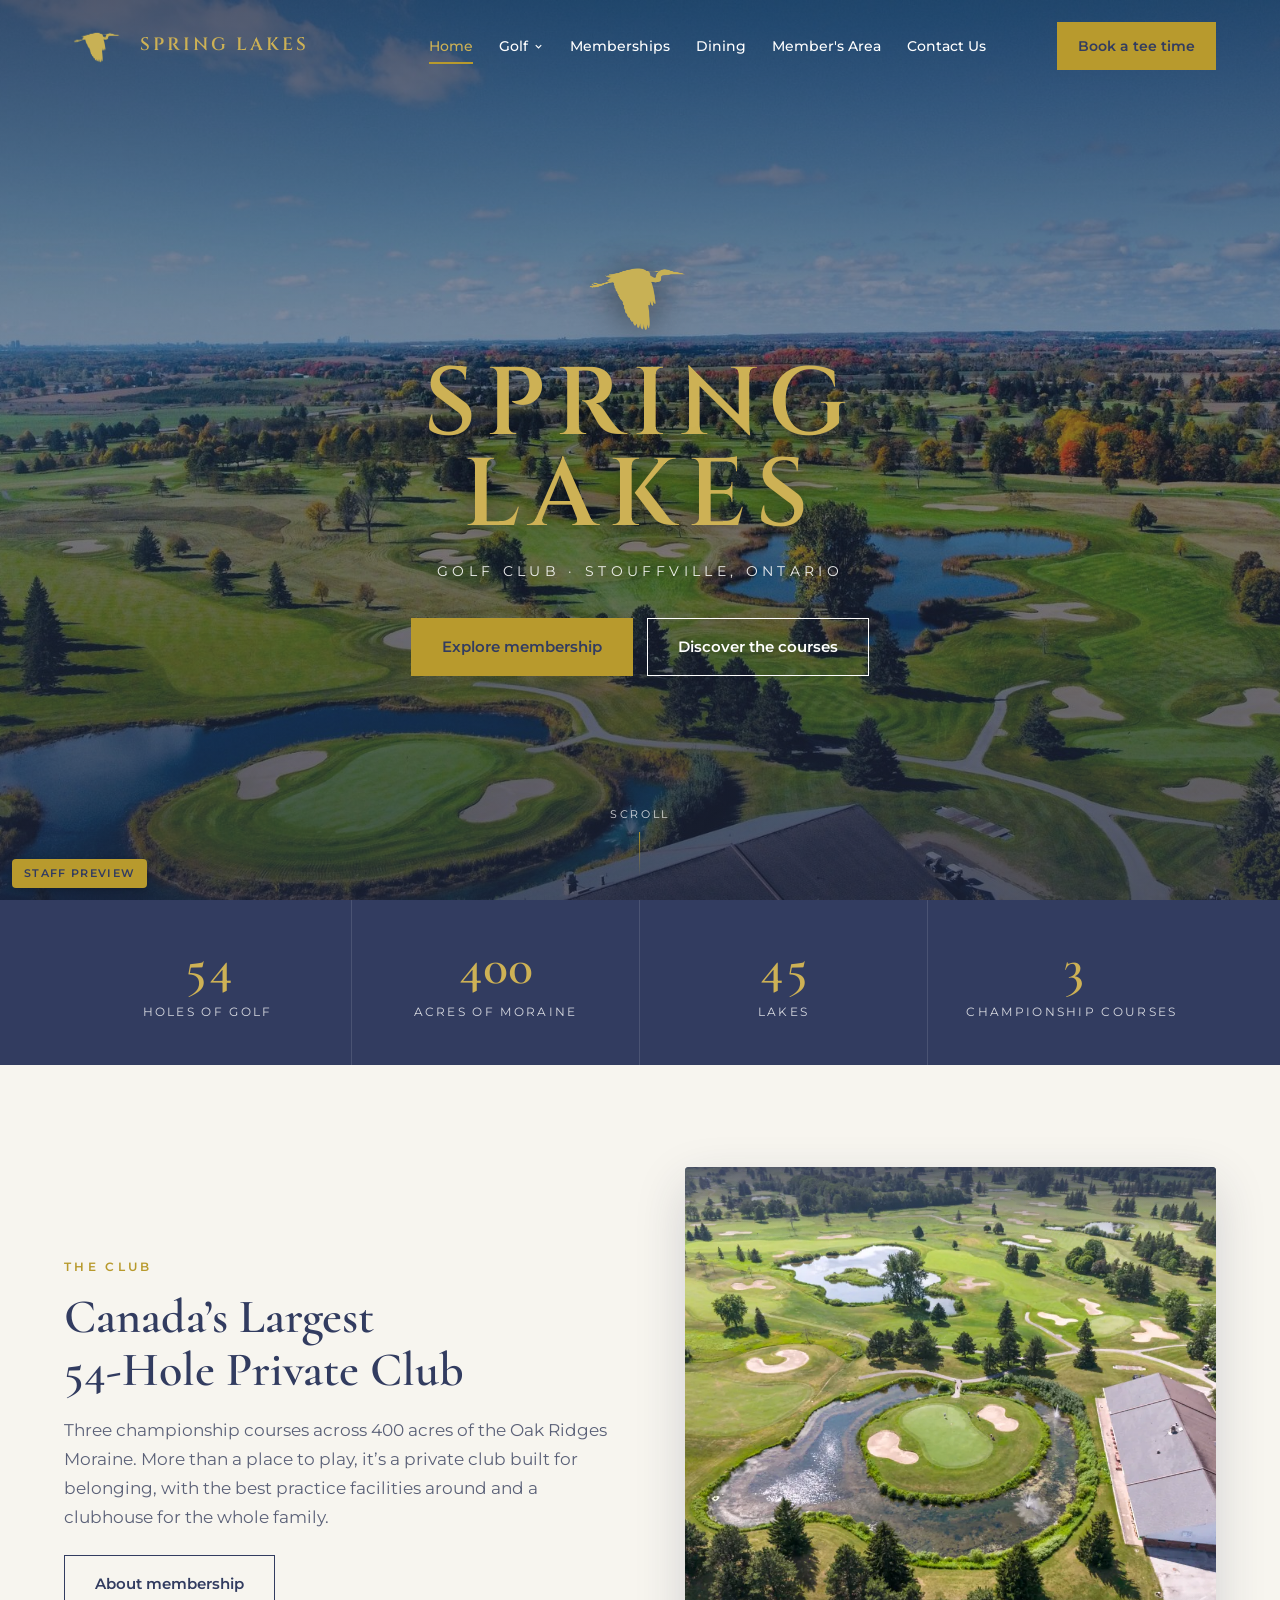
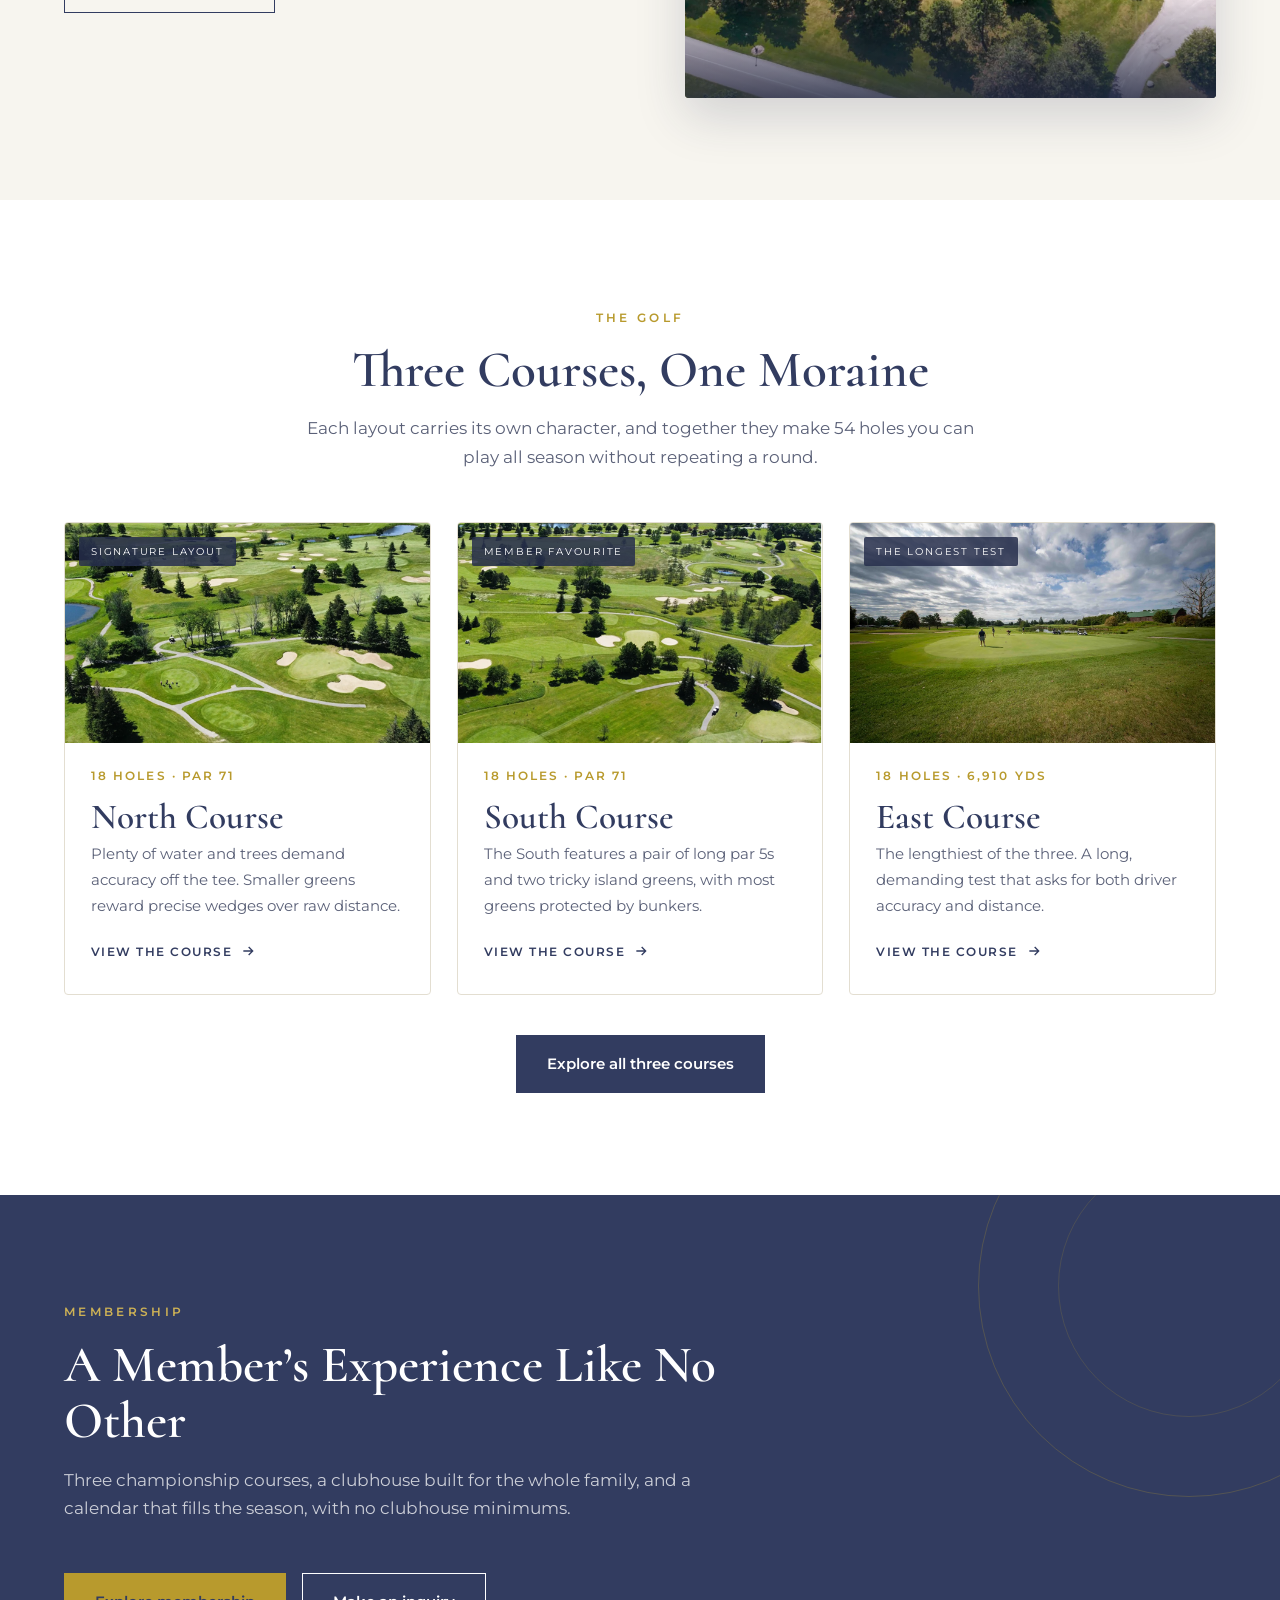
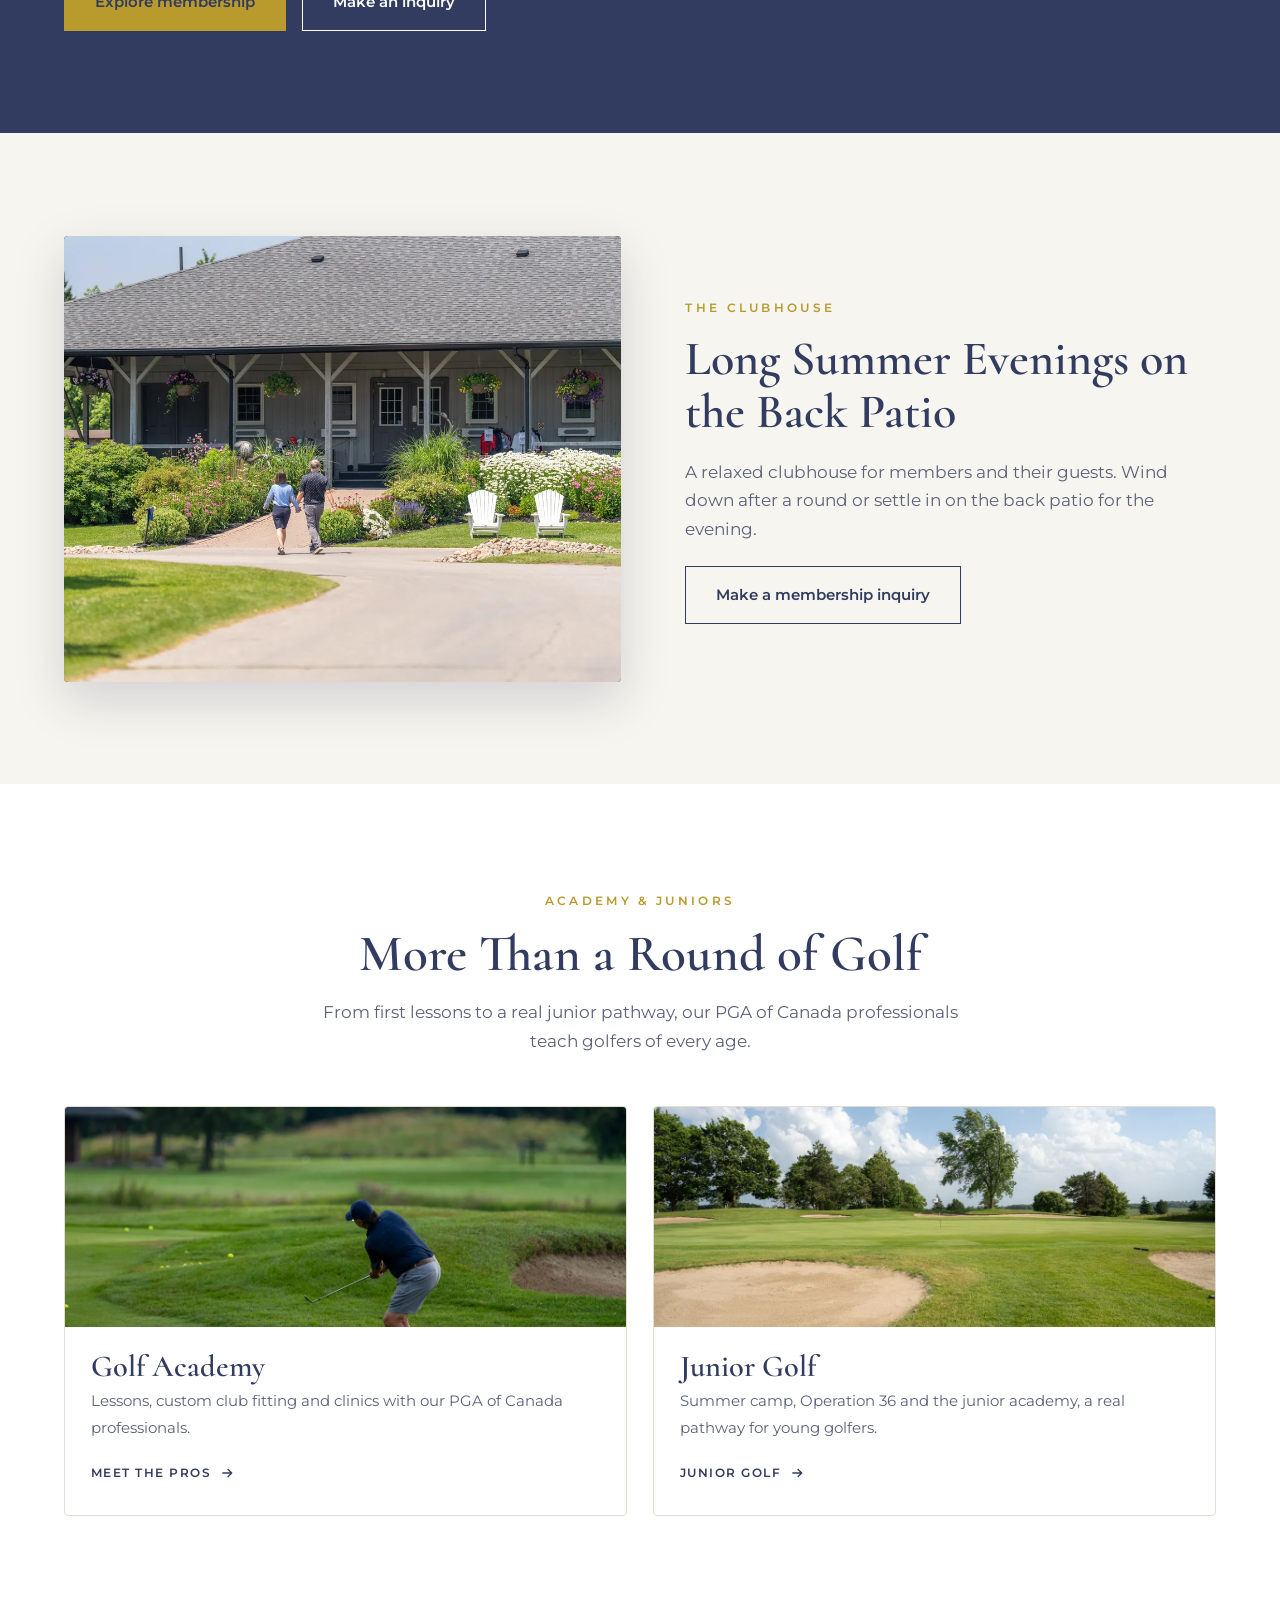
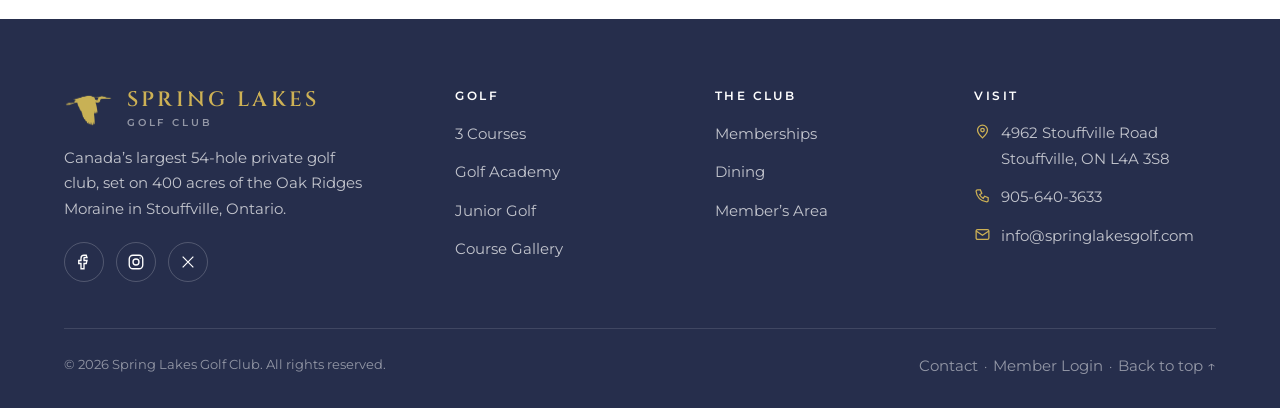
==== commit e6bae662: "Audit on current main: drop the duplicate dining hours strip (main already cuts it), publish test us" ====
--- a/index.html
+++ b/index.html
@@ -1 +1 @@
-<!doctype html><html lang="en"><head><link rel="icon" type="image/png" href="assets/img/heron-flying-icon-64.png"><link rel="apple-touch-icon" href="assets/img/heron-flying-touch.png"><meta name="robots" content="noindex,nofollow"><style>.preview-pill{position:fixed;left:12px;bottom:12px;z-index:9999;background:#B89A2D;color:#323C60;font:600 11px/1 Montserrat,sans-serif;letter-spacing:.12em;text-transform:uppercase;padding:9px 12px;border-radius:4px;box-shadow:0 2px 10px rgba(0,0,0,.25)}.preview-note{background:#f6f1e3;border-left:3px solid #B89A2D;padding:12px 16px;margin:0 0 24px;font-size:.92rem;color:#323C60}</style><meta charset="utf-8"><meta name="viewport" content="width=device-width, initial-scale=1"><title>Spring Lakes Golf Club | Canada’s Largest 54-Hole Private Club</title><meta name="description" content="Spring Lakes Golf Club: 54 holes across 400 acres of the Oak Ridges Moraine in Stouffville, Ontario. Three championship courses, 45 lakes, zero clubhouse minimums."><link rel="stylesheet" href="assets/css/style.css"></head><body><a href="#main" class="btn btn-gold" style="position:absolute;left:-9999px;top:0;z-index:999" onfocus="this.style.left='8px'" onblur="this.style.left='-9999px'">Skip to content</a><header class="header" id="header"><div class="container nav"><a class="brand" href="./" aria-label="Spring Lakes Golf Club home"><img class="heron" src="assets/img/heron-gold.png" alt=""><span class="wordmark">Spring Lakes</span></a><nav aria-label="Primary"><ul class="nav-links"><li><a href="./" aria-current="page">Home</a></li><li class="has-sub"><a href="golf/">Golf <svg width="11" height="11" viewBox="0 0 24 24" fill="none" stroke="currentColor" stroke-width="2.5"><path d="M6 9l6 6 6-6"/></svg></a><ul class="submenu"><li><a href="golf/">3 Courses<svg class="sub-arrow" width="14" height="10" viewBox="0 0 16 10" fill="none" stroke="currentColor" stroke-width="1.5" aria-hidden="true"><path d="M0 5h14M10 1l4 4-4 4"/></svg></a></li><li><a href="golf-academy/">Golf Academy<svg class="sub-arrow" width="14" height="10" viewBox="0 0 16 10" fill="none" stroke="currentColor" stroke-width="1.5" aria-hidden="true"><path d="M0 5h14M10 1l4 4-4 4"/></svg></a></li><li><a href="golf-camps/">Junior Golf<svg class="sub-arrow" width="14" height="10" viewBox="0 0 16 10" fill="none" stroke="currentColor" stroke-width="1.5" aria-hidden="true"><path d="M0 5h14M10 1l4 4-4 4"/></svg></a></li><li><a href="course-gallery/">Course Gallery<svg class="sub-arrow" width="14" height="10" viewBox="0 0 16 10" fill="none" stroke="currentColor" stroke-width="1.5" aria-hidden="true"><path d="M0 5h14M10 1l4 4-4 4"/></svg></a></li></ul></li><li><a href="memberships/">Memberships</a></li><li><a href="food-beverage/">Dining</a></li><li><a href="members/">Member's Area</a></li><li><a href="contact-us/">Contact Us</a></li></ul></nav><div class="nav-cta"><a class="btn btn-gold" href="members/#book">Book a tee time</a><button class="btn menu-toggle" id="menuToggle" aria-label="Open menu" aria-expanded="false"><svg width="26" height="26" viewBox="0 0 24 24" fill="none" stroke-width="2"><path d="M3 6h18M3 12h18M3 18h18"/></svg></button></div></div></header><div class="drawer" id="drawer" aria-hidden="true"><div class="drawer-top"><span class="wordmark">Spring Lakes</span><button class="drawer-close" id="drawerClose" aria-label="Close menu"><svg width="26" height="26" viewBox="0 0 24 24" fill="none" stroke-width="2"><path d="M6 6l12 12M18 6L6 18"/></svg></button></div><a href="./">Home</a><a href="golf/">Golf</a><a class="sub" href="golf/">3 Courses</a><a class="sub" href="golf-academy/">Golf Academy</a><a class="sub" href="golf-camps/">Junior Golf</a><a class="sub" href="course-gallery/">Course Gallery</a><a href="memberships/">Memberships</a><a href="food-beverage/">Dining</a><a href="members/">Member's Area</a><a href="contact-us/">Contact Us</a><a class="btn btn-gold" href="members/#book">Book a tee time</a></div><section class="hero" id="top"><div class="hero-bg"><img src="assets/img/hero-aerial.jpg" alt="Spring Lakes from the air in autumn, with the island green, ponds and fairways" data-photo="home:hero-aerial" style="--pos:50% 45%;--pos-m:30% 50%" fetchpriority="high"></div><div class="hero-scrim"></div><div class="container hero-inner hero-simple"><img class="hero-mark reveal in" src="assets/img/heron-gold.png" alt=""><div class="hero-title reveal in d1">Spring Lakes</div><div class="hero-place reveal in d2">Golf Club · Stouffville, Ontario</div><div class="hero-cta reveal in d3" style="justify-content:center;margin-top:2.2rem"><a class="btn btn-gold" href="memberships/">Explore membership</a><a class="btn btn-ghost" href="golf/">Discover the courses</a></div></div><div class="scroll-cue" aria-hidden="true">Scroll<span></span></div></section><div class="stats"><div class="container"><div class="stat reveal"><div class="num">54</div><div class="label">Holes of Golf</div></div><div class="stat reveal d1"><div class="num">400</div><div class="label">Acres of Moraine</div></div><div class="stat reveal d2"><div class="num">45</div><div class="label">Lakes</div></div><div class="stat reveal d3"><div class="num">3</div><div class="label">Championship Courses</div></div></div></div><main id="main"><section class="bg-cream"><div class="container split"><div><span class="eyebrow reveal">The Club</span><h2 class="reveal d1" style="font-size:clamp(2rem,4vw,3rem);margin-bottom:1.2rem">Canada’s Largest<br>54-Hole Private Club</h2><p class="reveal d2" style="color:var(--muted);font-size:1.06rem">Three championship courses across 400 acres of the Oak Ridges Moraine. More than a place to play, it’s a private club built for belonging, with the best practice facilities around and a clubhouse for the whole family.</p><div class="reveal d3" style="margin-top:1.5rem"><a class="btn btn-ghost-navy" href="memberships/">About membership</a></div></div><div class="figure-wrap reveal d2"><div class="figure-frame ratio-45 about-video"><img src="assets/img/sl26-island-green-m.webp" alt="The island green beside the clubhouse, seen from the air" data-photo="home:g18" style="--pos:50% 55%;--pos-m:50% 55%" loading="lazy" decoding="async"></div></div></div></section><section><div class="container"><div class="section-head center"><span class="eyebrow reveal">The Golf</span><h2 class="reveal d1">Three Courses, One Moraine</h2><p class="reveal d2">Each layout carries its own character, and together they make 54 holes you can play all season without repeating a round.</p></div><div class="card-grid"><article class="course-card reveal"><div class="course-art"><span class="course-tag">Signature Layout</span><img src="assets/img/course-north.webp" alt="North Course at Spring Lakes"></div><div class="course-body"><div class="holes">18 Holes · Par 71</div><h3 class="script">North Course</h3><p>Plenty of water and trees demand accuracy off the tee. Smaller greens reward precise wedges over raw distance.</p><a class="link-arrow" href="golf/">View the course <svg width="16" height="16" viewBox="0 0 24 24" fill="none" stroke="currentColor" stroke-width="2"><path d="M5 12h14M13 6l6 6-6 6"/></svg></a></div></article><article class="course-card reveal d1"><div class="course-art"><span class="course-tag">Member Favourite</span><img src="assets/img/course-south.webp" alt="South Course at Spring Lakes"></div><div class="course-body"><div class="holes">18 Holes · Par 71</div><h3 class="script">South Course</h3><p>The South features a pair of long par 5s and two tricky island greens, with most greens protected by bunkers.</p><a class="link-arrow" href="golf/">View the course <svg width="16" height="16" viewBox="0 0 24 24" fill="none" stroke="currentColor" stroke-width="2"><path d="M5 12h14M13 6l6 6-6 6"/></svg></a></div></article><article class="course-card reveal d2"><div class="course-art"><span class="course-tag">The Longest Test</span><img src="assets/img/sl26-green-big-sky-m.webp" alt="A green on the East Course under a big summer sky" data-photo="home:course-east" style="--pos:50% 70%;--pos-m:50% 70%" loading="lazy" decoding="async"></div><div class="course-body"><div class="holes">18 Holes · 6,910 yds</div><h3 class="script">East Course</h3><p>The lengthiest of the three. A long, demanding test that asks for both driver accuracy and distance.</p><a class="link-arrow" href="golf/">View the course <svg width="16" height="16" viewBox="0 0 24 24" fill="none" stroke="currentColor" stroke-width="2"><path d="M5 12h14M13 6l6 6-6 6"/></svg></a></div></article></div><div class="center" style="margin-top:40px"><a class="btn btn-navy reveal" href="golf/">Explore all three courses</a></div></div></section><section class="on-navy rings"><div class="container"><div class="section-head"><span class="eyebrow">Membership</span><h2 class="reveal d1">A Member’s Experience Like No Other</h2><p class="reveal d2">Three championship courses, a clubhouse built for the whole family, and a calendar that fills the season, with no clubhouse minimums.</p></div><div class="perks"><div class="perk reveal"><div class="ic"><svg width="24" height="24" viewBox="0 0 24 24" fill="none" stroke-width="1.8"><path d="M3 21h18M5 21V10l7-5 7 5v11M9 21v-6h6v6"/></svg></div><h3>Zero Clubhouse Minimums</h3><p>Dine when you want and spend what you like. No spend requirements hang over your membership.</p></div><div class="perk reveal d1"><div class="ic"><svg width="24" height="24" viewBox="0 0 24 24" fill="none" stroke-width="1.8"><circle cx="9" cy="7" r="3"/><circle cx="17" cy="9" r="2.4"/><path d="M2 20c0-3.3 3-5 7-5s7 1.7 7 5M15 20c0-2 1-3.4 3.5-3.4S22 18 22 20"/></svg></div><h3>Built for Families</h3><p>Children’s camps, junior programs and a patio out back give the whole family a reason to be here all summer.</p></div><div class="perk reveal d2"><div class="ic"><svg width="24" height="24" viewBox="0 0 24 24" fill="none" stroke-width="1.8"><path d="M8 21h8M12 17v4M5 4h14v5a7 7 0 01-14 0zM5 6H3a3 3 0 003 3M19 6h2a3 3 0 01-3 3"/></svg></div><h3>A Full Calendar</h3><p>Men’s Nights, Ladies League, knockouts and member trips. Golf with friends, not just rounds on your own.</p></div></div><div style="display:flex;gap:16px;flex-wrap:wrap;margin-top:46px;position:relative;z-index:2"><a class="btn btn-gold" href="memberships/">Explore membership</a><a class="btn btn-ghost" href="memberships/#inquire">Make an inquiry</a></div></div></section><section class="bg-cream dining"><div class="container split"><div class="figure-wrap reveal"><div class="figure-frame ratio-54"><img src="assets/img/sl26-clubhouse-path-m.webp" alt="A couple walking up the garden path to the clubhouse veranda" data-photo="home:g25" style="--pos:45% 40%;--pos-m:45% 40%" loading="lazy" decoding="async"></div></div><div><span class="eyebrow reveal">Clubhouse &amp; Dining</span><h2 class="reveal d1" style="font-size:clamp(2rem,4vw,3rem);margin-bottom:1.2rem">Patios, Plates &amp; Long Summer Evenings</h2><p class="reveal d2" style="color:var(--muted);font-size:1.06rem">A relaxed clubhouse for members and their guests, with classic flavours and a few creative twists from the kitchen. Wind down after a round or settle in on the patio for the evening.</p><div class="reveal d3" style="margin-top:1.4rem"><a class="btn btn-ghost-navy" href="food-beverage/">Explore dining</a></div></div></div></section><section><div class="container"><div class="section-head center"><span class="eyebrow reveal">Academy &amp; Juniors</span><h2 class="reveal d1">More Than a Round of Golf</h2><p class="reveal d2">From first lessons to a real junior pathway, our PGA of Canada professionals teach golfers of every age.</p></div><div class="card-grid two"><article class="course-card reveal"><div class="course-art"><img src="assets/img/sl26-chip-shot-m.webp" alt="A golfer chipping onto a green" data-photo="home:g05" style="--pos:60% 45%;--pos-m:60% 45%" loading="lazy" decoding="async"></div><div class="course-body"><h3 class="script" style="font-size:1.9rem">Golf Academy</h3><p>Lessons, custom club fitting and clinics with our PGA of Canada professionals.</p><a class="link-arrow" href="golf-academy/">Meet the Pros <svg width="16" height="16" viewBox="0 0 24 24" fill="none" stroke="currentColor" stroke-width="2"><path d="M5 12h14M13 6l6 6-6 6"/></svg></a></div></article><article class="course-card reveal d1"><div class="course-art"><img src="assets/img/sl26-bunker-blue-sky-m.webp" alt="A bunker and fairway under a blue summer sky" data-photo="home:g26" style="--pos:50% 55%;--pos-m:50% 55%" loading="lazy" decoding="async"></div><div class="course-body"><h3 class="script" style="font-size:1.9rem">Junior Golf</h3><p>Summer camp, Operation 36 and the junior academy, a real pathway for young golfers.</p><a class="link-arrow" href="golf-camps/">Junior golf <svg width="16" height="16" viewBox="0 0 24 24" fill="none" stroke="currentColor" stroke-width="2"><path d="M5 12h14M13 6l6 6-6 6"/></svg></a></div></article></div></div></section></main><footer class="footer"><div class="container"><div class="footer-grid"><div class="f-brand"><div class="f-lock"><img class="heron" src="assets/img/heron-gold.png" alt=""><span class="wordmark">Spring Lakes<span class="wordmark-sub">Golf Club</span></span></div><p>Canada’s largest 54-hole private golf club, set on 400 acres of the Oak Ridges Moraine in Stouffville, Ontario.</p><div class="socials"><a href="https://www.facebook.com/SpringLakesGC/" target="_blank" rel="noopener" aria-label="Facebook"><svg width="18" height="18" viewBox="0 0 24 24" fill="none" stroke-width="1.8"><path d="M15 3h-3a4 4 0 00-4 4v3H5v4h3v7h4v-7h3l1-4h-4V7a1 1 0 011-1h3z"/></svg></a><a href="https://www.instagram.com/springlakesgolfclub/" target="_blank" rel="noopener" aria-label="Instagram"><svg width="18" height="18" viewBox="0 0 24 24" fill="none" stroke-width="1.8"><rect x="3" y="3" width="18" height="18" rx="5"/><circle cx="12" cy="12" r="4"/><circle cx="17.5" cy="6.5" r="1" fill="currentColor" stroke="none"/></svg></a><a href="https://twitter.com/springlakesgc" target="_blank" rel="noopener" aria-label="X"><svg width="16" height="16" viewBox="0 0 24 24" fill="none" stroke-width="1.8"><path d="M4 4l16 16M20 4L4 20"/></svg></a></div></div><div><h4>Golf</h4><ul><li><a href="golf/">3 Courses</a></li><li><a href="golf-academy/">Golf Academy</a></li><li><a href="golf-camps/">Junior Golf</a></li><li><a href="course-gallery/">Course Gallery</a></li></ul></div><div><h4>The Club</h4><ul><li><a href="memberships/">Memberships</a></li><li><a href="food-beverage/">Dining</a></li><li><a href="members/">Member’s Area</a></li></ul></div><div><h4>Visit</h4><div class="contact-line"><svg width="17" height="17" viewBox="0 0 24 24" fill="none" stroke-width="1.8"><path d="M12 21s-7-6.2-7-11a7 7 0 1114 0c0 4.8-7 11-7 11z"/><circle cx="12" cy="10" r="2.5"/></svg><a href="https://maps.app.goo.gl/oUrsJTPRRTtUL7pr9" target="_blank" rel="noopener">4962 Stouffville Road<br>Stouffville, ON L4A 3S8</a></div><div class="contact-line"><svg width="17" height="17" viewBox="0 0 24 24" fill="none" stroke-width="1.8"><path d="M5 4h4l2 5-3 2a12 12 0 005 5l2-3 5 2v4a2 2 0 01-2 2A16 16 0 013 6a2 2 0 012-2z"/></svg><a href="tel:9056403633">905-640-3633</a></div><div class="contact-line"><svg width="17" height="17" viewBox="0 0 24 24" fill="none" stroke-width="1.8"><rect x="3" y="5" width="18" height="14" rx="2"/><path d="M3 7l9 6 9-6"/></svg><a href="mailto:info@springlakesgolf.com">info@springlakesgolf.com</a></div></div></div><div class="footer-bottom"><span>© 2026 Spring Lakes Golf Club. All rights reserved.</span><span><a href="contact-us/">Contact</a> &nbsp;·&nbsp; <a href="members/">Member Login</a> &nbsp;·&nbsp; <a href="#top">Back to top ↑</a></span></div></div></footer><script src="assets/js/site.js"></script><div class="preview-pill" aria-hidden="true">Staff preview</div><script src="assets/js/edit-mode.js" defer></script></body></html>+<!doctype html><html lang="en"><head><link rel="icon" type="image/png" href="assets/img/heron-flying-icon-64.png"><link rel="apple-touch-icon" href="assets/img/heron-flying-touch.png"><meta name="robots" content="noindex,nofollow"><style>.preview-pill{position:fixed;left:12px;bottom:12px;z-index:9999;background:#B89A2D;color:#323C60;font:600 11px/1 Montserrat,sans-serif;letter-spacing:.12em;text-transform:uppercase;padding:9px 12px;border-radius:4px;box-shadow:0 2px 10px rgba(0,0,0,.25)}.preview-note{background:#f6f1e3;border-left:3px solid #B89A2D;padding:12px 16px;margin:0 0 24px;font-size:.92rem;color:#323C60}</style><meta charset="utf-8"><meta name="viewport" content="width=device-width, initial-scale=1"><title>Spring Lakes Golf Club | Canada’s Largest 54-Hole Private Club</title><meta name="description" content="Spring Lakes Golf Club: 54 holes across 400 acres of the Oak Ridges Moraine in Stouffville, Ontario. Three championship courses, 45 lakes, zero clubhouse minimums."><meta property="og:type" content="website"><meta property="og:site_name" content="Spring Lakes Golf Club"><meta property="og:title" content="Spring Lakes Golf Club | Canada’s Largest 54-Hole Private Club"><meta property="og:description" content="Spring Lakes Golf Club: 54 holes across 400 acres of the Oak Ridges Moraine in Stouffville, Ontario. Three championship courses, 45 lakes, zero clubhouse minimums."><meta property="og:url" content="https://springlakesgolf.github.io/website/"><meta property="og:image" content="https://springlakesgolf.github.io/website/assets/img/hero-aerial.jpg"><meta property="og:image:alt" content="Spring Lakes from the air in autumn, with the island green, ponds and fairways"><meta name="twitter:card" content="summary_large_image"><link rel="stylesheet" href="assets/css/style.css"></head><body><a href="#main" class="btn btn-gold" style="position:absolute;left:-9999px;top:0;z-index:999" onfocus="this.style.left='8px'" onblur="this.style.left='-9999px'">Skip to content</a><header class="header" id="header"><div class="container nav"><a class="brand" href="./" aria-label="Spring Lakes Golf Club home"><img class="heron" src="assets/img/heron-gold.png" alt=""><span class="wordmark">Spring Lakes</span></a><nav aria-label="Primary"><ul class="nav-links"><li><a href="./" aria-current="page">Home</a></li><li class="has-sub"><a href="golf/">Golf <svg width="11" height="11" viewBox="0 0 24 24" fill="none" stroke="currentColor" stroke-width="2.5"><path d="M6 9l6 6 6-6"/></svg></a><ul class="submenu"><li><a href="golf/">3 Courses<svg class="sub-arrow" width="14" height="10" viewBox="0 0 16 10" fill="none" stroke="currentColor" stroke-width="1.5" aria-hidden="true"><path d="M0 5h14M10 1l4 4-4 4"/></svg></a></li><li><a href="golf-academy/">Golf Academy<svg class="sub-arrow" width="14" height="10" viewBox="0 0 16 10" fill="none" stroke="currentColor" stroke-width="1.5" aria-hidden="true"><path d="M0 5h14M10 1l4 4-4 4"/></svg></a></li><li><a href="junior-golf/">Junior Golf<svg class="sub-arrow" width="14" height="10" viewBox="0 0 16 10" fill="none" stroke="currentColor" stroke-width="1.5" aria-hidden="true"><path d="M0 5h14M10 1l4 4-4 4"/></svg></a></li><li><a href="course-gallery/">Course Gallery<svg class="sub-arrow" width="14" height="10" viewBox="0 0 16 10" fill="none" stroke="currentColor" stroke-width="1.5" aria-hidden="true"><path d="M0 5h14M10 1l4 4-4 4"/></svg></a></li></ul></li><li><a href="memberships/">Memberships</a></li><li><a href="food-beverage/">Dining</a></li><li><a href="members/">Member's Area</a></li><li><a href="contact-us/">Contact Us</a></li></ul></nav><div class="nav-cta"><a class="btn btn-gold" href="members/#book">Book a tee time</a><button class="btn menu-toggle" id="menuToggle" aria-label="Open menu" aria-expanded="false"><svg width="26" height="26" viewBox="0 0 24 24" fill="none" stroke-width="2"><path d="M3 6h18M3 12h18M3 18h18"/></svg></button></div></div></header><div class="drawer" id="drawer" aria-hidden="true"><div class="drawer-top"><span class="wordmark">Spring Lakes</span><button class="drawer-close" id="drawerClose" aria-label="Close menu"><svg width="26" height="26" viewBox="0 0 24 24" fill="none" stroke-width="2"><path d="M6 6l12 12M18 6L6 18"/></svg></button></div><a href="./">Home</a><a href="golf/">Golf</a><a class="sub" href="golf/">3 Courses</a><a class="sub" href="golf-academy/">Golf Academy</a><a class="sub" href="junior-golf/">Junior Golf</a><a class="sub" href="course-gallery/">Course Gallery</a><a href="memberships/">Memberships</a><a href="food-beverage/">Dining</a><a href="members/">Member's Area</a><a href="contact-us/">Contact Us</a><a class="btn btn-gold" href="members/#book">Book a tee time</a></div><section class="hero" id="top"><div class="hero-bg"><img src="assets/img/hero-aerial.jpg" alt="Spring Lakes from the air in autumn, with the island green, ponds and fairways" data-photo="home:hero-aerial" style="--pos:50% 45%;--pos-m:30% 50%" fetchpriority="high"></div><div class="hero-scrim"></div><div class="container hero-inner hero-simple"><img class="hero-mark reveal in" src="assets/img/heron-gold.png" alt=""><div class="hero-title reveal in d1">Spring Lakes</div><div class="hero-place reveal in d2">Golf Club · Stouffville, Ontario</div><div class="hero-cta reveal in d3" style="justify-content:center;margin-top:2.2rem"><a class="btn btn-gold" href="memberships/">Explore membership</a><a class="btn btn-ghost" href="golf/">Discover the courses</a></div></div><div class="scroll-cue" aria-hidden="true">Scroll<span></span></div></section><div class="stats"><div class="container"><div class="stat reveal"><div class="num">54</div><div class="label">Holes of Golf</div></div><div class="stat reveal d1"><div class="num">400</div><div class="label">Acres of Moraine</div></div><div class="stat reveal d2"><div class="num">45</div><div class="label">Lakes</div></div><div class="stat reveal d3"><div class="num">3</div><div class="label">Championship Courses</div></div></div></div><main id="main"><section class="bg-cream"><div class="container split"><div><span class="eyebrow reveal">The Club</span><h2 class="reveal d1" style="font-size:clamp(2rem,4vw,3rem);margin-bottom:1.2rem">Canada’s Largest<br>54-Hole Private Club</h2><p class="reveal d2" style="color:var(--muted);font-size:1.06rem">Three championship courses across 400 acres of the Oak Ridges Moraine. More than a place to play, it’s a private club built for belonging, with the best practice facilities around and a clubhouse for the whole family.</p><div class="reveal d3" style="margin-top:1.5rem"><a class="btn btn-ghost-navy" href="memberships/">About membership</a></div></div><div class="figure-wrap reveal d2"><div class="figure-frame ratio-45 about-video"><img src="assets/img/sl26-island-green-m.webp" alt="The island green beside the clubhouse, seen from the air" data-photo="home:g18" style="--pos:50% 55%;--pos-m:50% 55%" loading="lazy" decoding="async"></div></div></div></section><section><div class="container"><div class="section-head center"><span class="eyebrow reveal">The Golf</span><h2 class="reveal d1">Three Courses, One Moraine</h2><p class="reveal d2">Each layout carries its own character, and together they make 54 holes you can play all season without repeating a round.</p></div><div class="card-grid"><article class="course-card reveal"><div class="course-art"><span class="course-tag">Signature Layout</span><img src="assets/img/course-north.webp" alt="North Course at Spring Lakes"></div><div class="course-body"><div class="holes">18 Holes · Par 71</div><h3 class="script">North Course</h3><p>Plenty of water and trees demand accuracy off the tee. Smaller greens reward precise wedges over raw distance.</p><a class="link-arrow" href="golf/">View the course <svg width="16" height="16" viewBox="0 0 24 24" fill="none" stroke="currentColor" stroke-width="2"><path d="M5 12h14M13 6l6 6-6 6"/></svg></a></div></article><article class="course-card reveal d1"><div class="course-art"><span class="course-tag">Member Favourite</span><img src="assets/img/course-south.webp" alt="South Course at Spring Lakes"></div><div class="course-body"><div class="holes">18 Holes · Par 71</div><h3 class="script">South Course</h3><p>The South features a pair of long par 5s and two tricky island greens, with most greens protected by bunkers.</p><a class="link-arrow" href="golf/">View the course <svg width="16" height="16" viewBox="0 0 24 24" fill="none" stroke="currentColor" stroke-width="2"><path d="M5 12h14M13 6l6 6-6 6"/></svg></a></div></article><article class="course-card reveal d2"><div class="course-art"><span class="course-tag">The Longest Test</span><img src="assets/img/sl26-green-big-sky-m.webp" alt="A green on the East Course under a big summer sky" data-photo="home:course-east" style="--pos:50% 70%;--pos-m:50% 70%" loading="lazy" decoding="async"></div><div class="course-body"><div class="holes">18 Holes · 6,910 yds</div><h3 class="script">East Course</h3><p>The lengthiest of the three. A long, demanding test that asks for both driver accuracy and distance.</p><a class="link-arrow" href="golf/">View the course <svg width="16" height="16" viewBox="0 0 24 24" fill="none" stroke="currentColor" stroke-width="2"><path d="M5 12h14M13 6l6 6-6 6"/></svg></a></div></article></div><div class="center" style="margin-top:40px"><a class="btn btn-navy reveal" href="golf/">Explore all three courses</a></div></div></section><section class="on-navy rings"><div class="container"><div class="section-head"><span class="eyebrow">Membership</span><h2 class="reveal d1">A Member’s Experience Like No Other</h2><p class="reveal d2">Three championship courses, a clubhouse built for the whole family, and a calendar that fills the season, with no clubhouse minimums.</p></div><div style="display:flex;gap:16px;flex-wrap:wrap;margin-top:46px;position:relative;z-index:2"><a class="btn btn-gold" href="memberships/">Explore membership</a><a class="btn btn-ghost" href="memberships/#inquire">Make an inquiry</a></div></div></section><section class="bg-cream dining"><div class="container split"><div class="figure-wrap reveal"><div class="figure-frame ratio-54"><img src="assets/img/sl26-clubhouse-path-m.webp" alt="A couple walking up the garden path to the clubhouse veranda" data-photo="home:g25" style="--pos:45% 40%;--pos-m:45% 40%" loading="lazy" decoding="async"></div></div><div><span class="eyebrow reveal">The Clubhouse</span><h2 class="reveal d1" style="font-size:clamp(2rem,4vw,3rem);margin-bottom:1.2rem">Long Summer Evenings on the Back Patio</h2><p class="reveal d2" style="color:var(--muted);font-size:1.06rem">A relaxed clubhouse for members and their guests. Wind down after a round or settle in on the back patio for the evening.</p><div class="reveal d3" style="margin-top:1.4rem"><a class="btn btn-ghost-navy" href="memberships/?interest=social#inquire">Make a membership inquiry</a></div></div></div></section><section><div class="container"><div class="section-head center"><span class="eyebrow reveal">Academy &amp; Juniors</span><h2 class="reveal d1">More Than a Round of Golf</h2><p class="reveal d2">From first lessons to a real junior pathway, our PGA of Canada professionals teach golfers of every age.</p></div><div class="card-grid two"><article class="course-card reveal"><div class="course-art"><img src="assets/img/sl26-chip-shot-m.webp" alt="A golfer chipping onto a green" data-photo="home:g05" style="--pos:60% 45%;--pos-m:60% 45%" loading="lazy" decoding="async"></div><div class="course-body"><h3 class="script" style="font-size:1.9rem">Golf Academy</h3><p>Lessons, custom club fitting and clinics with our PGA of Canada professionals.</p><a class="link-arrow" href="golf-academy/">Meet the Pros <svg width="16" height="16" viewBox="0 0 24 24" fill="none" stroke="currentColor" stroke-width="2"><path d="M5 12h14M13 6l6 6-6 6"/></svg></a></div></article><article class="course-card reveal d1"><div class="course-art"><img src="assets/img/sl26-bunker-blue-sky-m.webp" alt="A bunker and fairway under a blue summer sky" data-photo="home:g26" style="--pos:50% 55%;--pos-m:50% 55%" loading="lazy" decoding="async"></div><div class="course-body"><h3 class="script" style="font-size:1.9rem">Junior Golf</h3><p>Summer camp, Operation 36 and the junior academy, a real pathway for young golfers.</p><a class="link-arrow" href="junior-golf/">Junior golf <svg width="16" height="16" viewBox="0 0 24 24" fill="none" stroke="currentColor" stroke-width="2"><path d="M5 12h14M13 6l6 6-6 6"/></svg></a></div></article></div></div></section></main><footer class="footer"><div class="container"><div class="footer-grid"><div class="f-brand"><div class="f-lock"><img class="heron" src="assets/img/heron-gold.png" alt=""><span class="wordmark">Spring Lakes<span class="wordmark-sub">Golf Club</span></span></div><p>Canada’s largest 54-hole private golf club, set on 400 acres of the Oak Ridges Moraine in Stouffville, Ontario.</p><div class="socials"><a href="https://www.facebook.com/SpringLakesGC/" target="_blank" rel="noopener" aria-label="Facebook"><svg width="18" height="18" viewBox="0 0 24 24" fill="none" stroke-width="1.8"><path d="M15 3h-3a4 4 0 00-4 4v3H5v4h3v7h4v-7h3l1-4h-4V7a1 1 0 011-1h3z"/></svg></a><a href="https://www.instagram.com/springlakesgolfclub/" target="_blank" rel="noopener" aria-label="Instagram"><svg width="18" height="18" viewBox="0 0 24 24" fill="none" stroke-width="1.8"><rect x="3" y="3" width="18" height="18" rx="5"/><circle cx="12" cy="12" r="4"/><circle cx="17.5" cy="6.5" r="1" fill="currentColor" stroke="none"/></svg></a><a href="https://twitter.com/springlakesgc" target="_blank" rel="noopener" aria-label="X"><svg width="16" height="16" viewBox="0 0 24 24" fill="none" stroke-width="1.8"><path d="M4 4l16 16M20 4L4 20"/></svg></a></div></div><div><h4>Golf</h4><ul><li><a href="golf/">3 Courses</a></li><li><a href="golf-academy/">Golf Academy</a></li><li><a href="junior-golf/">Junior Golf</a></li><li><a href="course-gallery/">Course Gallery</a></li></ul></div><div><h4>The Club</h4><ul><li><a href="memberships/">Memberships</a></li><li><a href="food-beverage/">Dining</a></li><li><a href="members/">Member’s Area</a></li></ul></div><div><h4>Visit</h4><div class="contact-line"><svg width="17" height="17" viewBox="0 0 24 24" fill="none" stroke-width="1.8"><path d="M12 21s-7-6.2-7-11a7 7 0 1114 0c0 4.8-7 11-7 11z"/><circle cx="12" cy="10" r="2.5"/></svg><a href="https://maps.app.goo.gl/oUrsJTPRRTtUL7pr9" target="_blank" rel="noopener">4962 Stouffville Road<br>Stouffville, ON L4A 3S8</a></div><div class="contact-line"><svg width="17" height="17" viewBox="0 0 24 24" fill="none" stroke-width="1.8"><path d="M5 4h4l2 5-3 2a12 12 0 005 5l2-3 5 2v4a2 2 0 01-2 2A16 16 0 013 6a2 2 0 012-2z"/></svg><a href="tel:9056403633">905-640-3633</a></div><div class="contact-line"><svg width="17" height="17" viewBox="0 0 24 24" fill="none" stroke-width="1.8"><rect x="3" y="5" width="18" height="14" rx="2"/><path d="M3 7l9 6 9-6"/></svg><a href="mailto:info@springlakesgolf.com">info@springlakesgolf.com</a></div></div></div><div class="footer-bottom"><span>© 2026 Spring Lakes Golf Club. All rights reserved.</span><span><a href="contact-us/">Contact</a> &nbsp;·&nbsp; <a href="members/">Member Login</a> &nbsp;·&nbsp; <a href="#top">Back to top ↑</a></span></div></div></footer><script src="assets/js/site.js"></script><div class="preview-pill" aria-hidden="true">Staff preview</div><script src="assets/js/edit-mode.js" defer></script></body></html>
--- a/assets/css/style.css
+++ b/assets/css/style.css
@@ -299,7 +299,7 @@
 .news-band{background:#fff;padding:56px 0 48px}
 .news-band h2{font-size:clamp(2rem,4vw,2.8rem);margin:0 0 1.4rem}
 .news-band h3{font-size:1.35rem;margin:0 0 .8rem;color:var(--navy)}
-.week-grid{display:grid;grid-template-columns:1.6fr 1fr;gap:44px;align-items:start}.week-grid.one{grid-template-columns:1fr}.week-grid>*{min-width:0}
+.week-grid{display:grid;grid-template-columns:1.6fr 1fr;gap:44px;align-items:stretch}.week-grid.one{grid-template-columns:1fr}.week-grid>*{min-width:0}
 .mc-list{list-style:none;margin:0;padding:0;border-top:1px solid var(--line)}
 .mc-list li{border-bottom:1px solid var(--line)}
 .mc-list a{display:flex;gap:16px;padding:12px 0;align-items:baseline;color:var(--ink)}
@@ -309,14 +309,22 @@
 .mc-all{display:inline-block;margin-top:14px;font-size:.78rem;font-weight:600;letter-spacing:.12em;text-transform:uppercase;color:var(--navy);border-bottom:1px solid var(--gold)}
 .news-side{background:var(--cream);padding:24px}
 .news-side:not(:has(>:not([hidden]))){display:none}
-#hours-wrap{margin-bottom:28px}.news-side h3{border-bottom:1px solid rgba(50,60,96,.12);padding-bottom:10px;margin-bottom:0}
-.wx-row{display:grid;grid-template-columns:52px 22px 1fr auto;gap:10px;align-items:center;padding:8px 0;border-bottom:1px solid rgba(50,60,96,.12)}
+#hours-wrap{margin-bottom:28px}.news-side>:last-child{margin-bottom:0}.news-side h3{border-bottom:1px solid rgba(50,60,96,.12);padding-bottom:10px;margin-bottom:0}
+/* 7-day forecast strip along the bottom of the news band (2026-11-21); scrolls sideways inside itself on narrow screens */
+.wx-strip{margin-top:44px;background:var(--cream);padding:24px 24px 18px;min-width:0}
+.wx-strip h3{border-bottom:1px solid rgba(50,60,96,.12);padding-bottom:10px;margin-bottom:0}
+.wx-days{display:grid;grid-template-columns:repeat(7,minmax(0,1fr));min-height:148px}
+.wx-day{display:flex;flex-direction:column;align-items:center;gap:6px;padding:16px 10px 14px;text-align:center;border-left:1px solid rgba(50,60,96,.12)}
+.wx-day:first-child{border-left:0}
 .wx-name{font-size:.72rem;font-weight:600;letter-spacing:.12em;text-transform:uppercase;color:var(--gold)}
-.wx-ico{width:22px;height:22px;color:var(--navy);display:block}
-.wx-text{font-size:.82rem;color:var(--muted);white-space:nowrap;overflow:hidden;text-overflow:ellipsis}.wx-text em{font-style:normal;color:var(--navy)}
-.wx-temp{font-size:.88rem;color:var(--muted);white-space:nowrap}.wx-temp b{color:var(--navy);font-weight:600;margin-right:4px}
-.wx-src{font-size:.72rem;color:var(--muted);margin:10px 0 0}
-@media(max-width:900px){.week-grid{grid-template-columns:1fr;gap:30px}}
+.wx-ico{width:30px;height:30px;color:var(--navy);display:block}
+.wx-temp{font-size:.88rem;color:var(--muted);white-space:nowrap}.wx-temp b{color:var(--navy);font-weight:600;font-size:1.05rem;margin-right:5px}
+.wx-text{font-size:.8rem;line-height:1.4;color:var(--muted)}.wx-text em{font-style:normal;color:var(--navy);white-space:nowrap}
+.wx-src{font-size:.72rem;color:var(--muted);margin:0;padding-top:10px;border-top:1px solid rgba(50,60,96,.12)}
+@media(max-width:900px){.week-grid{grid-template-columns:1fr;gap:30px}
+.wx-strip{margin-top:30px;padding:20px 20px 16px}
+.wx-days{display:flex;overflow-x:auto;scroll-snap-type:x mandatory;overscroll-behavior-x:contain;margin:0 -20px;padding:0 20px;scroll-padding:0 20px}
+.wx-day{flex:1 0 104px;scroll-snap-align:start}}
 .hr-row{display:flex;justify-content:space-between;gap:16px;padding:12px 0;border-bottom:1px solid rgba(50,60,96,.12);align-items:baseline}
 .hr-what{font-size:.95rem;font-weight:600;color:var(--navy)}.hr-note{font-size:.78rem;color:var(--muted);margin-top:2px}
 .hr-time{font-size:.9rem;font-weight:600;color:var(--gold);text-align:right;white-space:nowrap}
@@ -335,7 +343,8 @@
 .tee-band .container{display:flex;gap:28px;align-items:center;justify-content:space-between;flex-wrap:wrap}
 .tee-band h2{font-size:clamp(1.9rem,3.4vw,2.5rem);margin:.25rem 0 .35rem}.tee-band p{margin:0;color:var(--muted);max-width:640px}
 .tee-band p a{color:var(--navy);font-weight:600}.tee-btns{display:flex;gap:12px;flex-wrap:wrap}
-.mc-frame{border:1px solid var(--line);height:640px;background:#fff}.mc-frame iframe{width:100%;height:100%;border:0;display:block}
+#mc-col{display:flex;flex-direction:column}#mc-col .mc-all{align-self:flex-start}
+.mc-frame{border:1px solid var(--line);height:640px;background:#fff;position:relative;flex:1 0 auto}.mc-frame iframe{position:absolute;inset:0;width:100%;height:100%;border:0;display:block}
 #mc-pick{margin-bottom:28px}#mc-pick .mc-list{border-top:0}
 .mc-list button{all:unset;box-sizing:border-box;cursor:pointer;display:flex;flex-wrap:wrap;gap:2px 16px;width:100%;padding:12px 8px;align-items:baseline}
 .mc-list button:hover .mc-title{color:var(--gold)}.mc-list button:focus-visible{outline:2px solid var(--gold);outline-offset:-2px}
@@ -343,6 +352,26 @@
 .mc-tag{flex-basis:100%;padding-left:68px;font-size:.66rem;font-weight:600;letter-spacing:.12em;text-transform:uppercase;color:var(--gold)}
 .ev-form{max-width:640px;margin:48px auto 0;text-align:center}.ev-form h3{font-size:1.8rem;margin-bottom:.4rem}.ev-form>p{color:var(--muted)}
 .ev-form form{text-align:left;margin-top:20px}
+/* Club Events list at the top of the members events section (2026-11-20) */
+.evh{margin-bottom:84px}.evh .section-head{margin-bottom:34px}
+.evh-list{list-style:none;margin:0 auto;padding:0;max-width:960px;background:#fff;border:1px solid var(--line);border-radius:var(--radius)}
+.evh-item{display:grid;grid-template-columns:210px 1fr auto;gap:8px 24px;align-items:center;padding:18px 24px;border-bottom:1px solid var(--line)}
+.evh-item.has-photo{grid-template-columns:210px 1fr 96px auto}
+.evh-item.has-photo .evh-photo{grid-column:3;grid-row:1}
+.evh-list li:last-child{border-bottom:0}
+.evh-photo{width:96px;height:64px;object-fit:cover;border-radius:2px;display:block}
+.evh-when{font-size:.72rem;font-weight:600;letter-spacing:.12em;text-transform:uppercase;color:var(--gold);line-height:1.55}
+.evh-name{font-size:1.45rem;line-height:1.15;margin:0}
+.evh-course{font-size:.86rem;color:var(--muted);margin-top:3px}
+.evh-act{display:flex;gap:12px;align-items:center;justify-content:flex-end;flex-wrap:wrap}
+.evh-pill{display:inline-block;font-size:.66rem;font-weight:600;letter-spacing:.12em;text-transform:uppercase;padding:6px 11px;border-radius:999px;white-space:nowrap;border:1px solid transparent}
+.evh-open{background:var(--gold);color:var(--navy)}
+.evh-soon{border-color:var(--navy);color:var(--navy)}
+.evh-later{background:var(--cream);border-color:var(--line);color:var(--muted)}
+.evh-btn{font-size:.72rem}
+.evh-empty{padding:22px 24px;text-align:center;color:var(--muted)}
+@media(max-width:720px){.evh{margin-bottom:64px}.evh-item,.evh-item.has-photo{grid-template-columns:1fr;gap:4px;padding:16px 18px}
+.evh-item.has-photo .evh-photo{grid-column:auto;grid-row:auto;width:100%;height:150px;margin-bottom:8px}.evh-act{justify-content:flex-start;margin-top:8px}}
 @media(max-width:900px){.mc-frame{height:500px}}
 /* week at a glance card (E9 option A), on the white news band */
 .wk-feat{display:block;border:1px solid var(--gold);border-left-width:4px;padding:20px 22px;margin-bottom:26px;background:var(--cream)}
@@ -416,6 +445,22 @@
 .figure-wrap.reveal.in,.course-card.reveal.in,.pro-card.reveal.in,.gallery.reveal.in,.hero-mark.reveal.in,.hero-title.reveal.in,.hero-place.reveal.in,.hero-cta.reveal.in{opacity:1;transform:none}
 .reveal.d1{transition-delay:.08s}.reveal.d2{transition-delay:.16s}.reveal.d3{transition-delay:.24s}}
 .sr-only{position:absolute;width:1px;height:1px;padding:0;margin:-1px;overflow:hidden;clip:rect(0,0,0,0);white-space:nowrap;border:0}
+
+/* Junior Golf hub and Junior Academy application (2026-11-20) */
+.jg-programs{padding-top:0}
+.jg-cards .course-body h3{font-size:1.9rem}
+.jg-when{font-size:.72rem!important;letter-spacing:.16em;text-transform:uppercase;color:var(--gold)!important;font-weight:600;margin:0 0 .7rem!important}
+.ac-closed{background:#f6f1e3;border-left:3px solid var(--gold);padding:14px 18px;margin:0 auto 28px;color:var(--navy);max-width:640px}
+.ac-form{max-width:640px;margin:0 auto}
+.ac-form fieldset{border:0;padding:0;margin:0;min-width:0}
+.ac-form legend{font-family:var(--serif);font-size:1.5rem;color:var(--navy);margin:0 0 14px;padding:0}
+.ac-form fieldset+fieldset{margin-top:14px}
+.ac-row{display:grid;grid-template-columns:repeat(3,1fr);gap:0 16px}.ac-row.two{grid-template-columns:repeat(2,1fr)}
+.ac-form fieldset[disabled] .field input,.ac-form fieldset[disabled] .field textarea{background:#f4f4f6;cursor:not-allowed}
+.ac-form fieldset[disabled] .btn{opacity:.75;cursor:not-allowed}
+.ac-privacy{font-size:.85rem;color:var(--muted);margin:0 0 18px}
+.ac-form .form-note{margin-top:14px}
+@media(max-width:600px){.ac-row,.ac-row.two{grid-template-columns:1fr}}
 /* photos:start */
 /* 2026 photos: crop positions (set per image in tools/photos/photos.py), course gallery and photo viewer */
 img[data-photo],.hero-bg img[data-photo],.page-hero .ph-bg img[data-photo]{object-position:var(--pos,center)}
